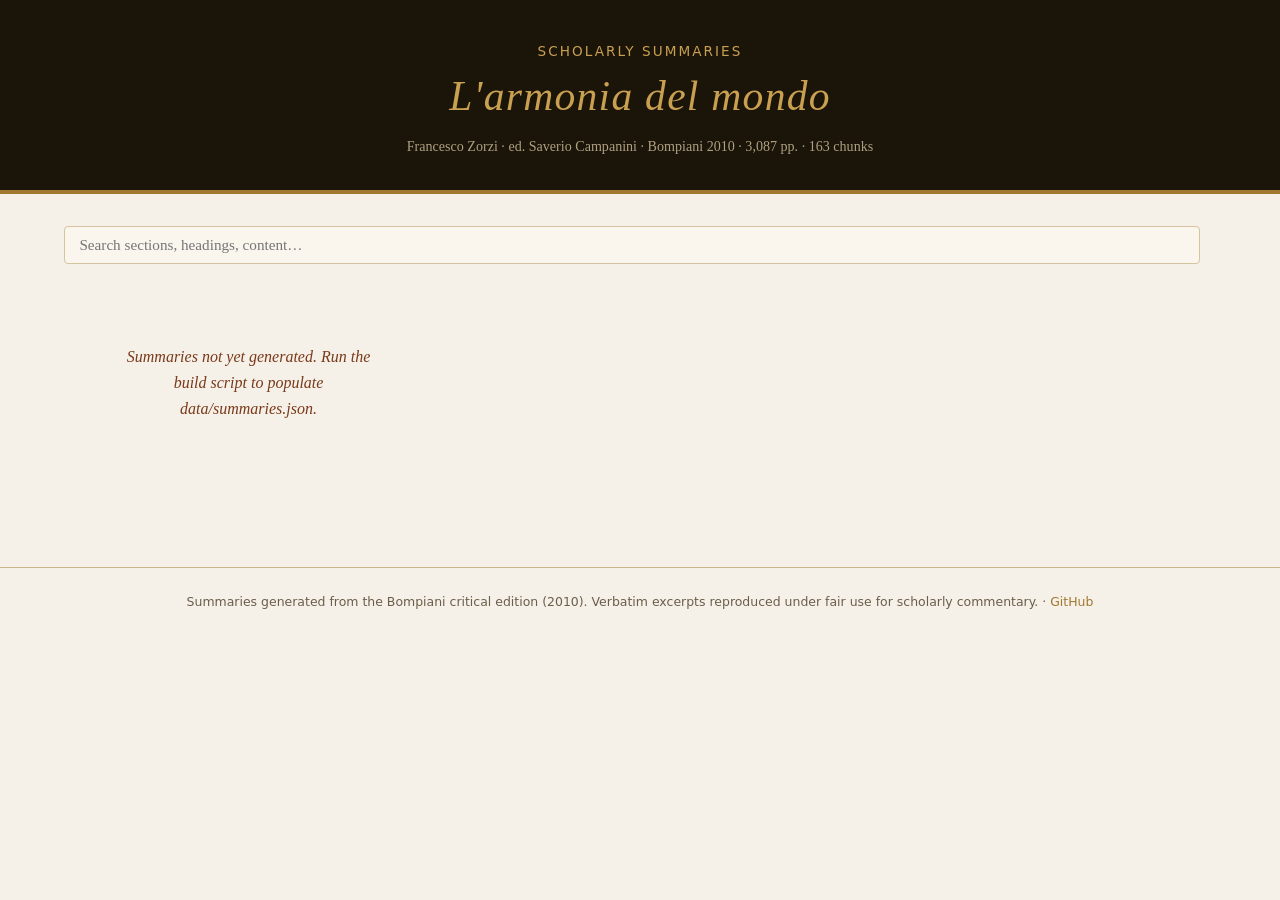
==== index.html @ 9c0a1de4 "Add site scaffold: index, chunk template, styles, README Static HTML/CSS/JS site for Zorzi De Harmon" ====
<!DOCTYPE html>
<html lang="it">
<head>
  <meta charset="UTF-8">
  <meta name="viewport" content="width=device-width, initial-scale=1.0">
  <title>L'armonia del mondo — Francesco Zorzi</title>
  <meta name="description" content="Detailed scholarly summaries of Francesco Zorzi's De Harmonia Mundi (L'armonia del mondo), ed. Saverio Campanini, Bompiani 2010.">
  <link rel="stylesheet" href="assets/style.css">
</head>
<body>

<header>
  <div class="subtitle">Scholarly Summaries</div>
  <h1><em>L'armonia del mondo</em></h1>
  <div class="meta">Francesco Zorzi · ed. Saverio Campanini · Bompiani 2010 · 3,087 pp. · 163 chunks</div>
</header>

<main>
  <div class="filter-bar">
    <input type="search" id="search" placeholder="Search sections, headings, content…" aria-label="Search chunks">
    <span class="count" id="count-display"></span>
  </div>
  <div class="card-grid" id="grid" aria-live="polite"></div>
</main>

<footer>
  <p>
    Summaries generated from the Bompiani critical edition (2010).
    Verbatim excerpts reproduced under fair use for scholarly commentary. ·
    <a href="https://github.com/t3dy/ZorziHarmoniaMundi" target="_blank">GitHub</a>
  </p>
</footer>

<script>
const TOTAL = 163;

function pad(n) { return String(n).padStart(3, '0'); }

function cardHTML(s) {
  const id = pad(s.chunk);
  return `<a class="card" href="chunk.html?id=${id}" aria-label="Chunk ${s.chunk}: ${s.heading}">
    <div class="card-num">Chunk ${s.chunk} of ${TOTAL}</div>
    <div class="card-heading">${escHtml(s.heading)}</div>
    <div class="card-pages">${escHtml(s.pages || '')}</div>
    <div class="card-summary">${escHtml(s.card_summary || '')}</div>
    <div class="card-arrow">Read full summary →</div>
  </a>`;
}

function escHtml(s) {
  return String(s)
    .replace(/&/g,'&amp;').replace(/</g,'&lt;').replace(/>/g,'&gt;')
    .replace(/"/g,'&quot;');
}

function renderGrid(items) {
  const grid = document.getElementById('grid');
  document.getElementById('count-display').textContent =
    items.length === TOTAL ? `${TOTAL} chunks` : `${items.length} of ${TOTAL} chunks`;
  grid.innerHTML = items.map(cardHTML).join('');
}

function skeletons(n) {
  return Array.from({length: n}, (_,i) => `
    <div class="card loading" aria-hidden="true">
      <div class="card-num">Chunk ${i+1}</div>
      <div class="card-heading">Loading…</div>
      <div class="card-summary">Loading…</div>
    </div>`).join('');
}

let allChunks = [];

async function init() {
  document.getElementById('grid').innerHTML = skeletons(20);
  try {
    const r = await fetch('data/summaries.json');
    if (!r.ok) throw new Error(r.status);
    allChunks = await r.json();
    renderGrid(allChunks);
  } catch(e) {
    document.getElementById('grid').innerHTML =
      '<p class="error-msg">Summaries not yet generated. Run the build script to populate data/summaries.json.</p>';
  }
}

document.getElementById('search').addEventListener('input', function() {
  const q = this.value.trim().toLowerCase();
  if (!q) { renderGrid(allChunks); return; }
  const filtered = allChunks.filter(s =>
    s.heading.toLowerCase().includes(q) ||
    (s.card_summary || '').toLowerCase().includes(q) ||
    (s.pages || '').toLowerCase().includes(q)
  );
  renderGrid(filtered);
});

init();
</script>
</body>
</html>
---- assets/style.css ----
/* ── Reset & base ─────────────────────────────────────────── */
*, *::before, *::after { box-sizing: border-box; margin: 0; padding: 0; }

:root {
  --ink:       #1a1409;
  --paper:     #f5f0e8;
  --gold:      #a07830;
  --gold-lt:   #c9a050;
  --rust:      #7a3a1a;
  --muted:     #6b5e4a;
  --card-bg:   #faf6ee;
  --card-brd:  #d4c4a0;
  --rule:      #c8b888;
  --hover-bg:  #f0e8d0;
  --link:      #5a3010;
  --max-w:     1200px;
  --serif:     'Garamond', 'EB Garamond', 'Palatino Linotype', Georgia, serif;
  --sans:      'Optima', 'Gill Sans', Candara, system-ui, sans-serif;
}

html { font-size: 16px; scroll-behavior: smooth; }

body {
  font-family: var(--serif);
  background: var(--paper);
  color: var(--ink);
  line-height: 1.65;
}

/* ── Header ───────────────────────────────────────────────── */
header {
  background: var(--ink);
  color: var(--paper);
  padding: 2.5rem 1.5rem 2rem;
  text-align: center;
  border-bottom: 4px solid var(--gold);
}

header .subtitle {
  font-family: var(--sans);
  font-size: .85rem;
  letter-spacing: .15em;
  text-transform: uppercase;
  color: var(--gold-lt);
  margin-bottom: .6rem;
}

header h1 {
  font-size: clamp(1.6rem, 4vw, 2.6rem);
  font-weight: 400;
  letter-spacing: .03em;
  line-height: 1.2;
}

header h1 em {
  font-style: italic;
  color: var(--gold-lt);
}

header .meta {
  margin-top: .8rem;
  font-size: .88rem;
  color: #b0a080;
}

/* ── Nav bar ──────────────────────────────────────────────── */
nav.breadcrumb {
  background: #2a2010;
  padding: .5rem 1.5rem;
  font-family: var(--sans);
  font-size: .82rem;
  color: #a09070;
}

nav.breadcrumb a { color: var(--gold-lt); text-decoration: none; }
nav.breadcrumb a:hover { text-decoration: underline; }

/* ── Main layout ──────────────────────────────────────────── */
main {
  max-width: var(--max-w);
  margin: 0 auto;
  padding: 2rem 1.5rem 4rem;
}

/* ── Search / filter bar ──────────────────────────────────── */
.filter-bar {
  display: flex;
  gap: 1rem;
  margin-bottom: 2rem;
  flex-wrap: wrap;
  align-items: center;
}

.filter-bar input[type="search"] {
  flex: 1;
  min-width: 200px;
  padding: .55rem .9rem;
  border: 1px solid var(--card-brd);
  border-radius: 4px;
  background: var(--card-bg);
  font-family: var(--serif);
  font-size: .95rem;
  color: var(--ink);
}

.filter-bar input[type="search"]:focus {
  outline: 2px solid var(--gold);
  border-color: var(--gold);
}

.filter-bar .count {
  font-family: var(--sans);
  font-size: .82rem;
  color: var(--muted);
  white-space: nowrap;
}

/* ── Card grid ────────────────────────────────────────────── */
.card-grid {
  display: grid;
  grid-template-columns: repeat(auto-fill, minmax(320px, 1fr));
  gap: 1.4rem;
}

.card {
  background: var(--card-bg);
  border: 1px solid var(--card-brd);
  border-radius: 6px;
  padding: 1.4rem 1.5rem 1.2rem;
  cursor: pointer;
  transition: transform .15s, box-shadow .15s, background .15s;
  text-decoration: none;
  color: inherit;
  display: flex;
  flex-direction: column;
  gap: .6rem;
  position: relative;
}

.card:hover {
  transform: translateY(-2px);
  box-shadow: 0 6px 20px rgba(0,0,0,.12);
  background: var(--hover-bg);
}

.card-num {
  font-family: var(--sans);
  font-size: .72rem;
  letter-spacing: .1em;
  color: var(--gold);
  text-transform: uppercase;
}

.card-heading {
  font-size: 1.05rem;
  font-weight: 600;
  line-height: 1.3;
  color: var(--rust);
}

.card-pages {
  font-family: var(--sans);
  font-size: .75rem;
  color: var(--muted);
}

.card-summary {
  font-size: .9rem;
  line-height: 1.6;
  color: #3a2e1a;
  flex: 1;
}

.card-arrow {
  font-family: var(--sans);
  font-size: .78rem;
  color: var(--gold);
  margin-top: .3rem;
  align-self: flex-end;
}

/* Loading skeleton */
.card.loading .card-heading,
.card.loading .card-summary {
  background: linear-gradient(90deg, #e8dcc8 25%, #f0e8d8 50%, #e8dcc8 75%);
  background-size: 200% 100%;
  animation: shimmer 1.4s infinite;
  border-radius: 3px;
  color: transparent;
}

.card.loading .card-heading { height: 1.2em; width: 70%; }
.card.loading .card-summary { height: 4em; }

@keyframes shimmer {
  0% { background-position: 200% 0; }
  100% { background-position: -200% 0; }
}

/* ── Essay page ───────────────────────────────────────────── */
.essay-wrap {
  max-width: 780px;
  margin: 0 auto;
}

.essay-header {
  border-bottom: 2px solid var(--rule);
  padding-bottom: 1.2rem;
  margin-bottom: 2rem;
}

.essay-chunk-id {
  font-family: var(--sans);
  font-size: .78rem;
  letter-spacing: .12em;
  color: var(--gold);
  text-transform: uppercase;
  margin-bottom: .4rem;
}

.essay-title {
  font-size: clamp(1.3rem, 3vw, 1.9rem);
  font-weight: 400;
  color: var(--rust);
  line-height: 1.25;
  margin-bottom: .5rem;
}

.essay-pages {
  font-family: var(--sans);
  font-size: .8rem;
  color: var(--muted);
}

.essay-card-summary {
  background: #ede4ce;
  border-left: 3px solid var(--gold);
  padding: 1rem 1.3rem;
  font-style: italic;
  font-size: .95rem;
  margin-bottom: 2rem;
  border-radius: 0 4px 4px 0;
}

.essay-body {
  font-size: 1rem;
  line-height: 1.8;
}

.essay-body h2 {
  font-size: 1.15rem;
  font-weight: 600;
  color: var(--rust);
  margin: 2rem 0 .6rem;
  border-bottom: 1px solid var(--rule);
  padding-bottom: .3rem;
}

.essay-body h3 {
  font-size: 1rem;
  font-weight: 600;
  color: var(--ink);
  margin: 1.5rem 0 .4rem;
}

.essay-body p { margin-bottom: 1rem; }

.essay-body blockquote {
  border-left: 3px solid var(--gold);
  padding: .7rem 1.2rem;
  margin: 1.2rem 0;
  background: #ede4ce;
  border-radius: 0 4px 4px 0;
  font-style: italic;
  font-size: .93rem;
  color: #3a2a10;
}

.essay-body blockquote cite {
  display: block;
  font-style: normal;
  font-family: var(--sans);
  font-size: .75rem;
  color: var(--muted);
  margin-top: .4rem;
}

/* ── Chunk navigation ─────────────────────────────────────── */
.chunk-nav {
  display: flex;
  justify-content: space-between;
  margin-top: 3rem;
  padding-top: 1.5rem;
  border-top: 1px solid var(--rule);
  gap: 1rem;
}

.chunk-nav a {
  font-family: var(--sans);
  font-size: .85rem;
  color: var(--link);
  text-decoration: none;
  padding: .5rem .9rem;
  border: 1px solid var(--card-brd);
  border-radius: 4px;
  background: var(--card-bg);
  transition: background .15s;
}

.chunk-nav a:hover { background: var(--hover-bg); }

/* ── Footer ───────────────────────────────────────────────── */
footer {
  text-align: center;
  padding: 1.5rem;
  font-family: var(--sans);
  font-size: .78rem;
  color: var(--muted);
  border-top: 1px solid var(--rule);
  margin-top: 2rem;
}

footer a { color: var(--gold); text-decoration: none; }

/* ── Responsive ───────────────────────────────────────────── */
@media (max-width: 600px) {
  .card-grid { grid-template-columns: 1fr; }
  header { padding: 1.5rem 1rem 1.2rem; }
  main { padding: 1.2rem 1rem 3rem; }
}

/* ── Spinner for essay load ───────────────────────────────── */
.spinner {
  width: 32px; height: 32px;
  border: 3px solid var(--rule);
  border-top-color: var(--gold);
  border-radius: 50%;
  animation: spin .8s linear infinite;
  margin: 4rem auto;
}
@keyframes spin { to { transform: rotate(360deg); } }

.error-msg {
  text-align: center;
  padding: 3rem;
  color: var(--rust);
  font-style: italic;
}
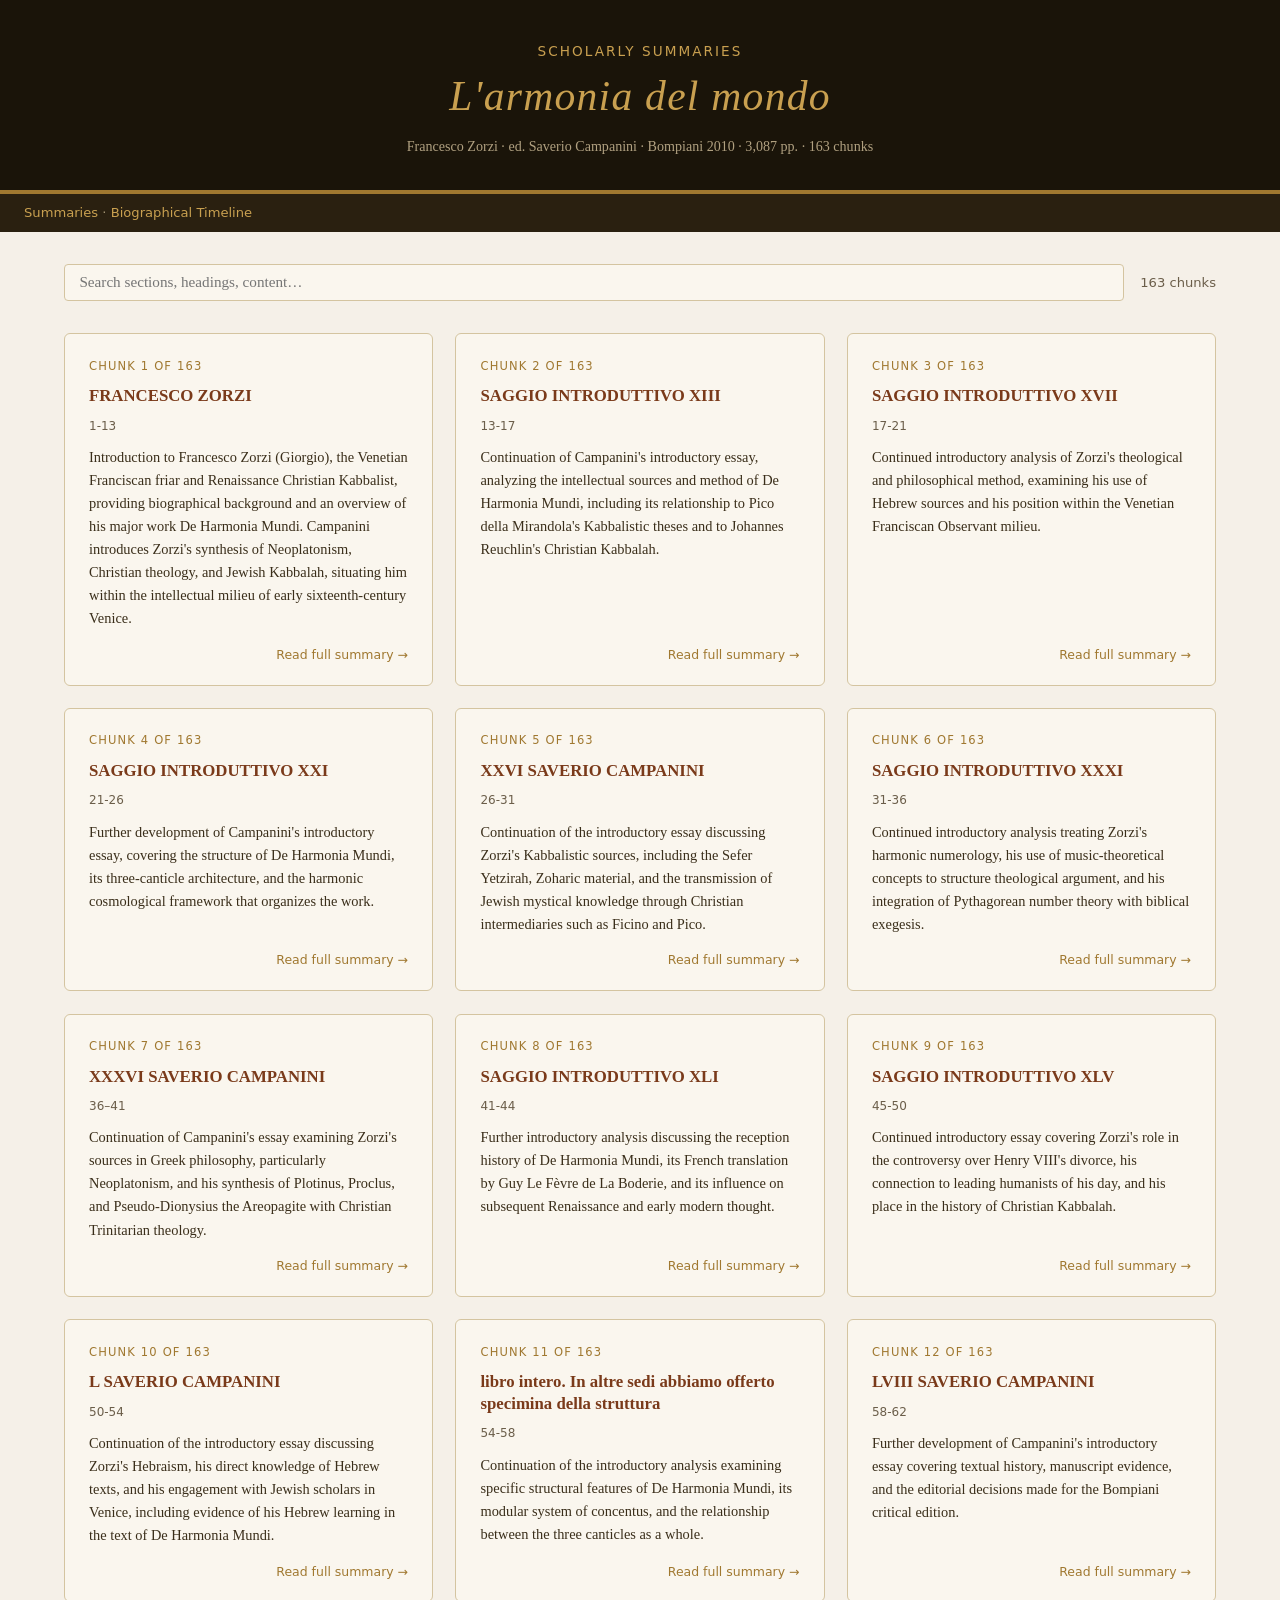
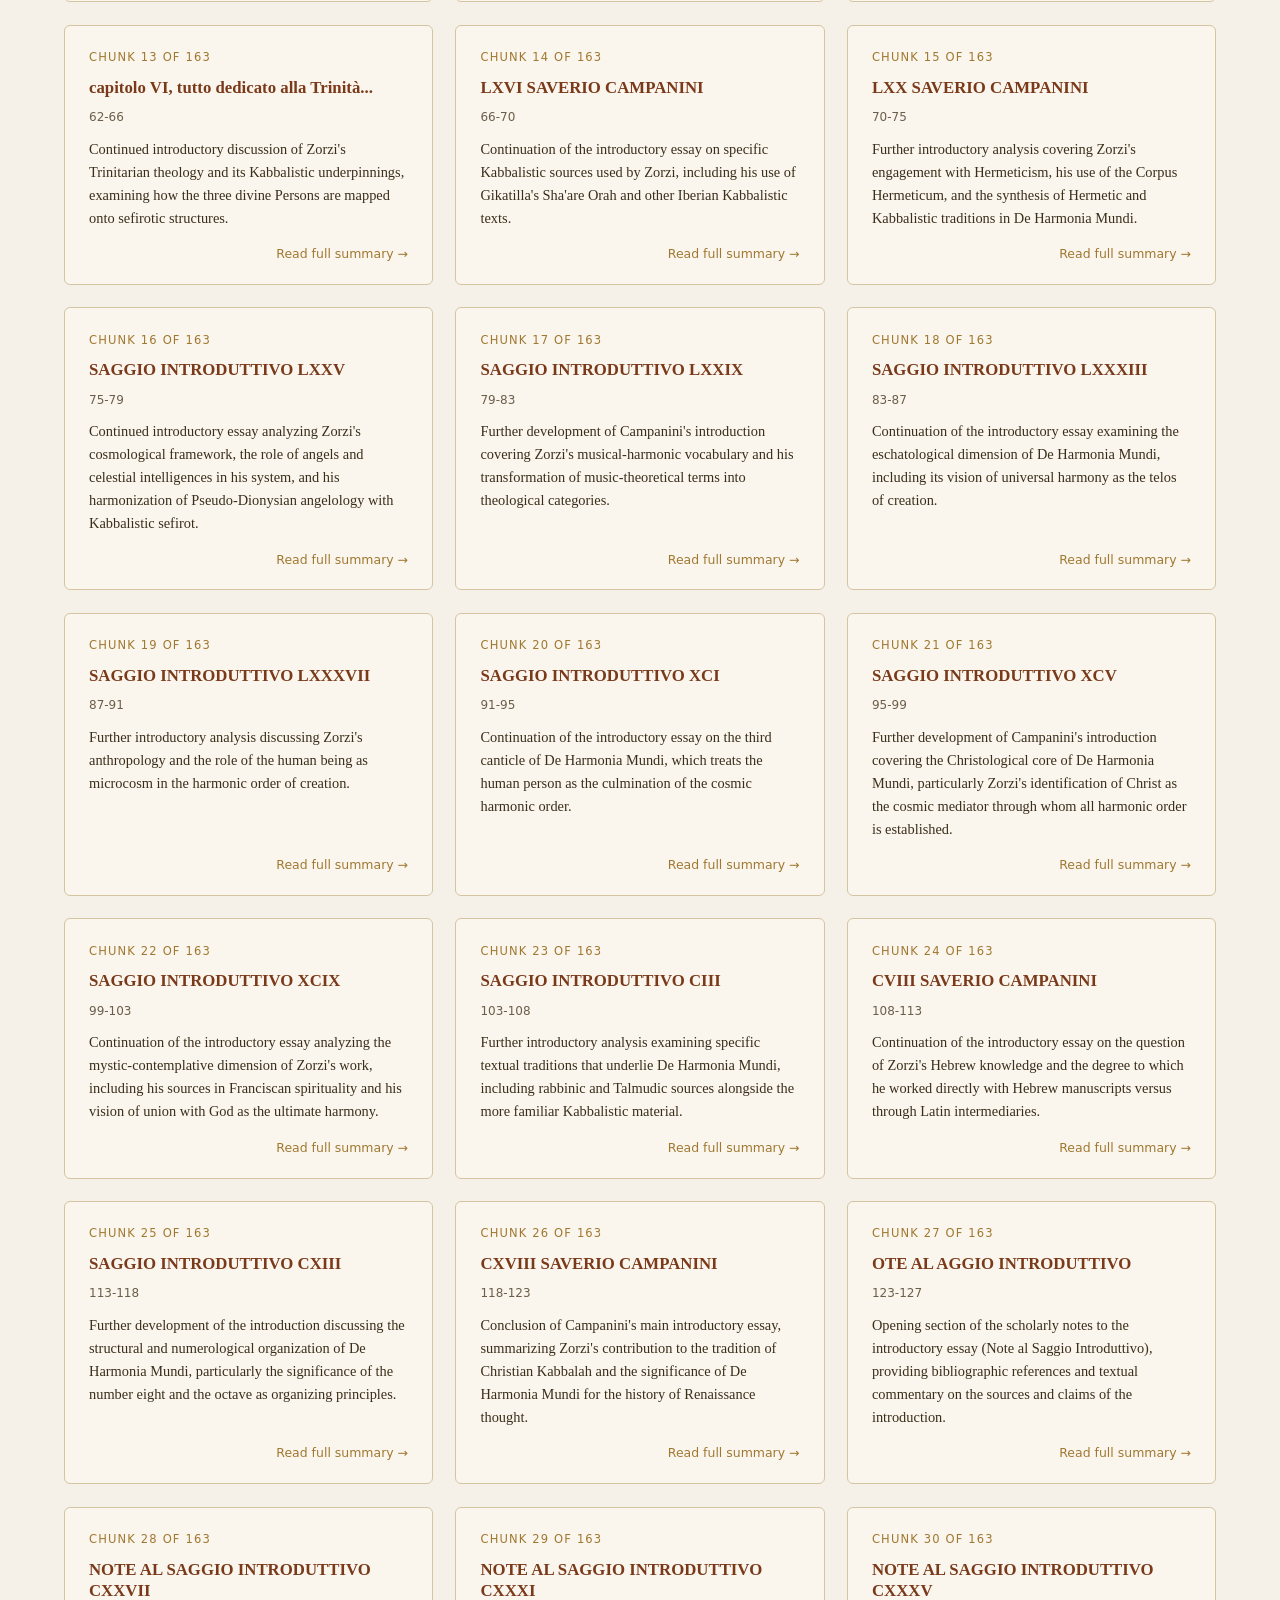
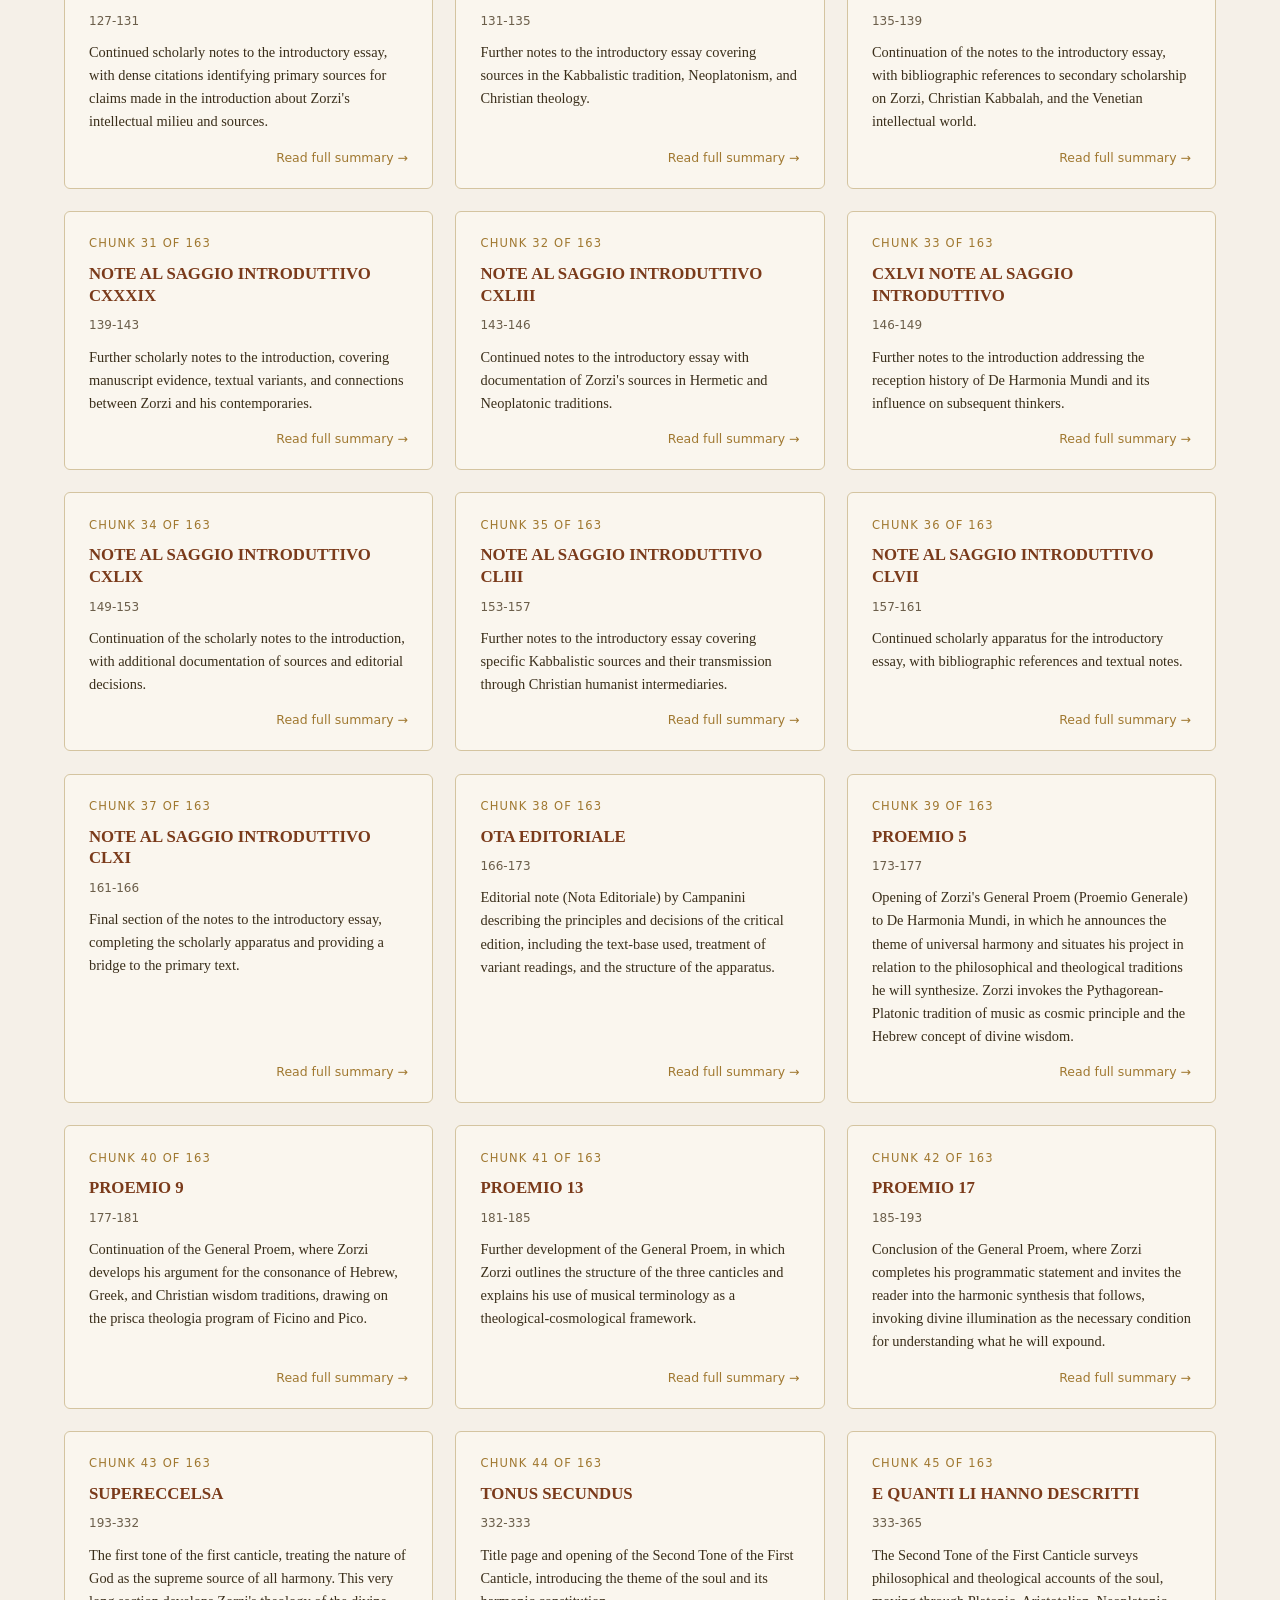
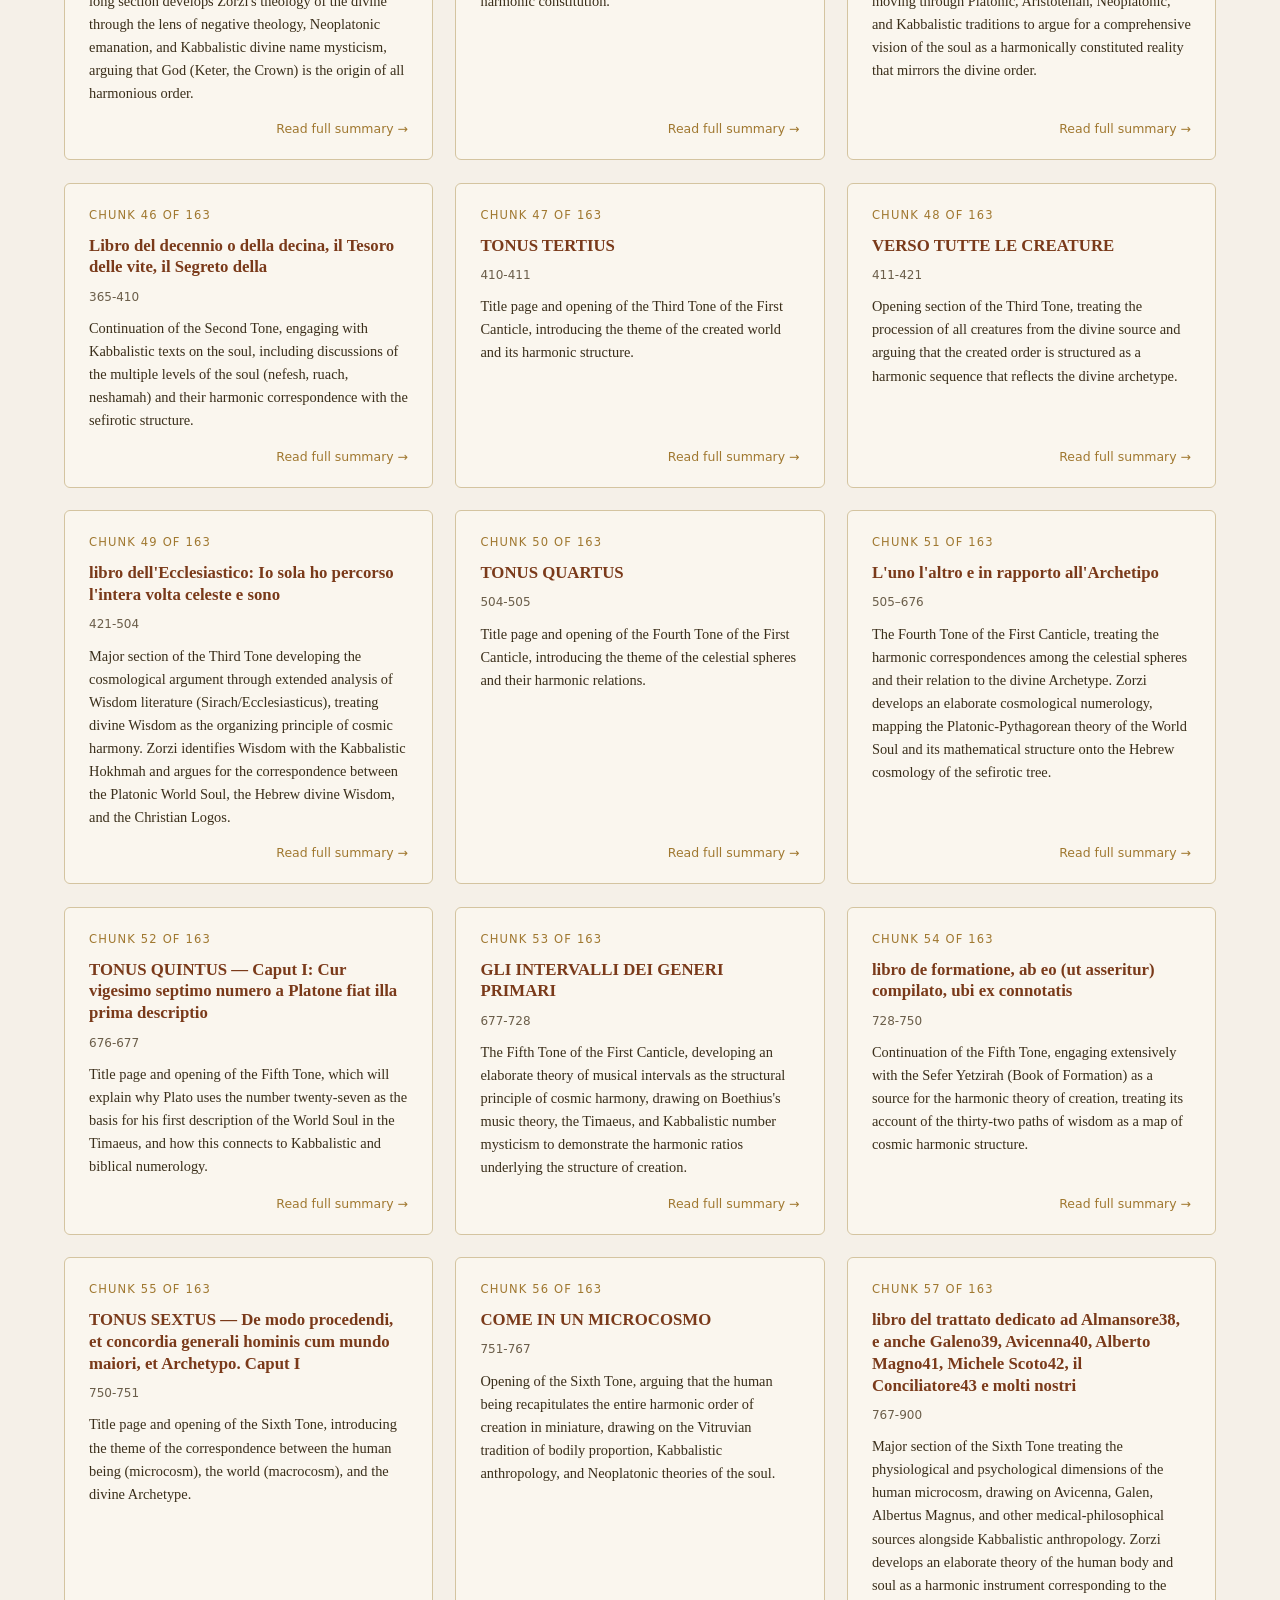
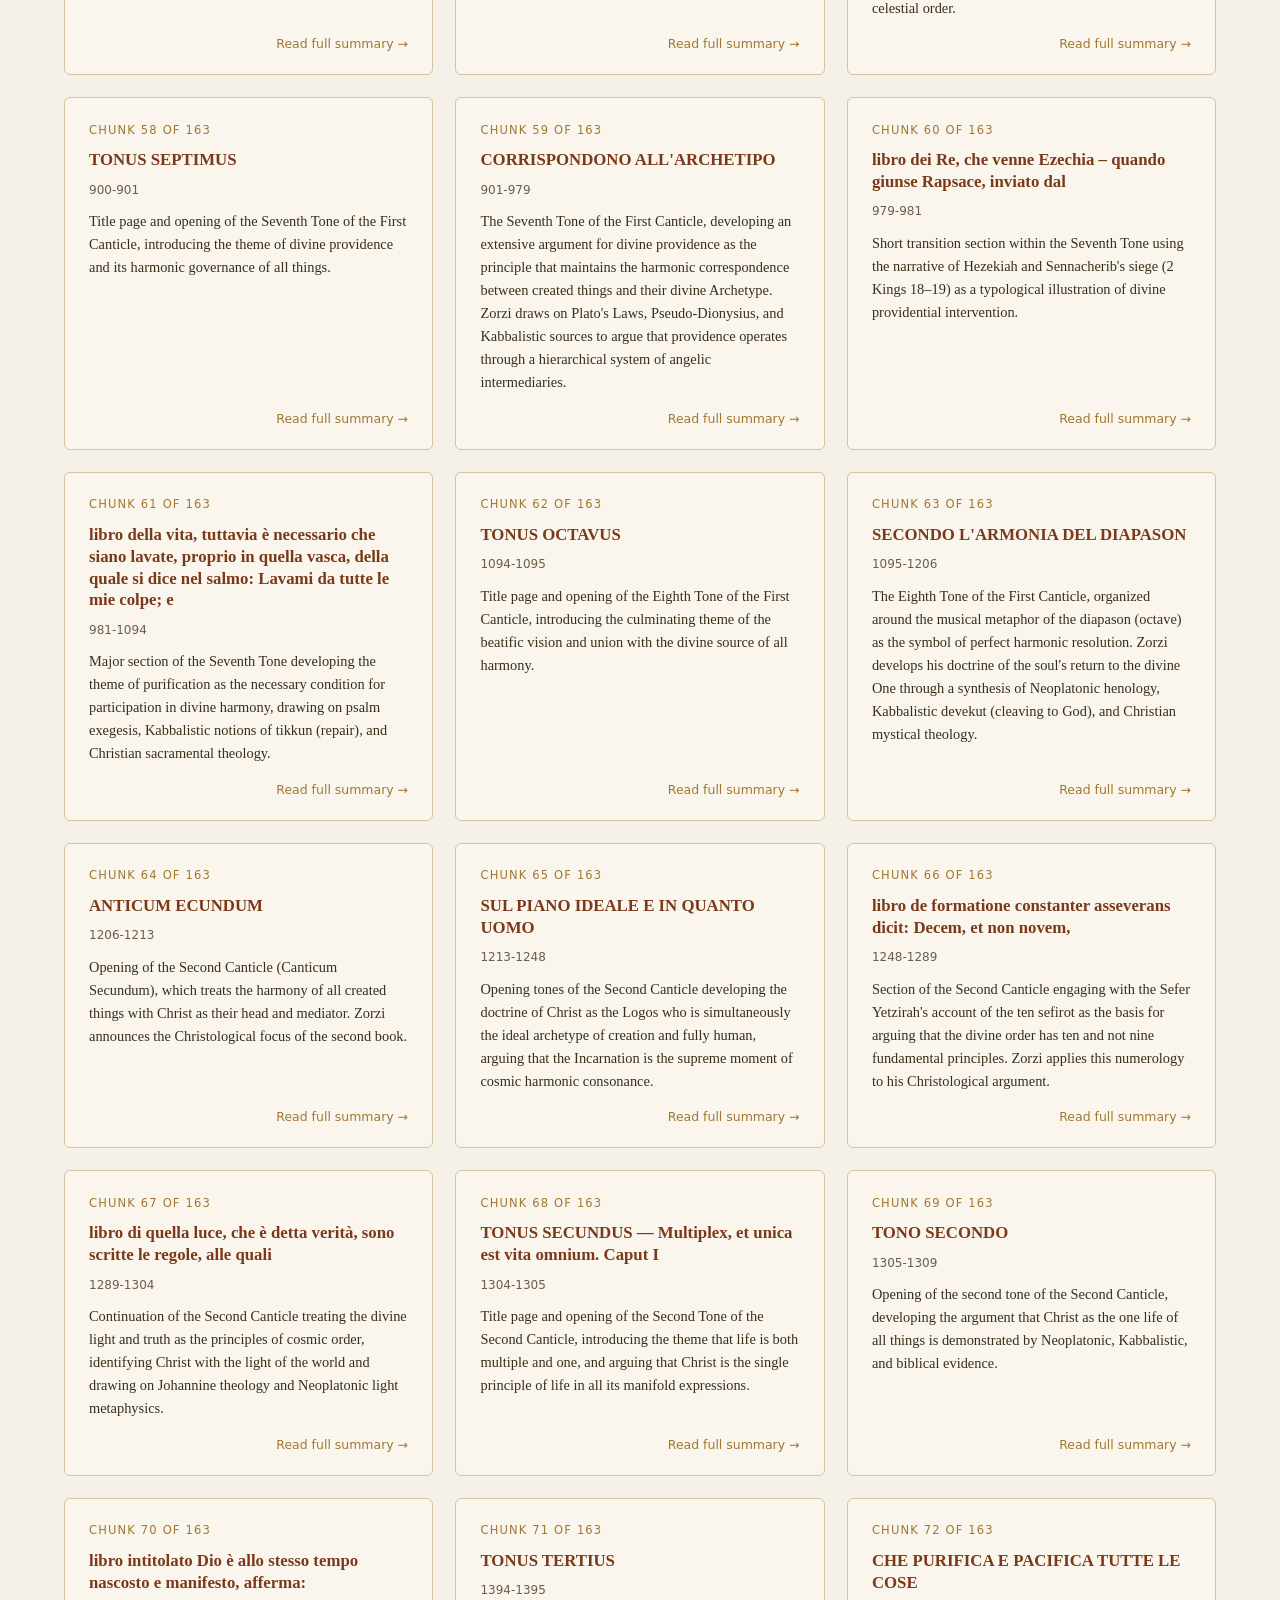
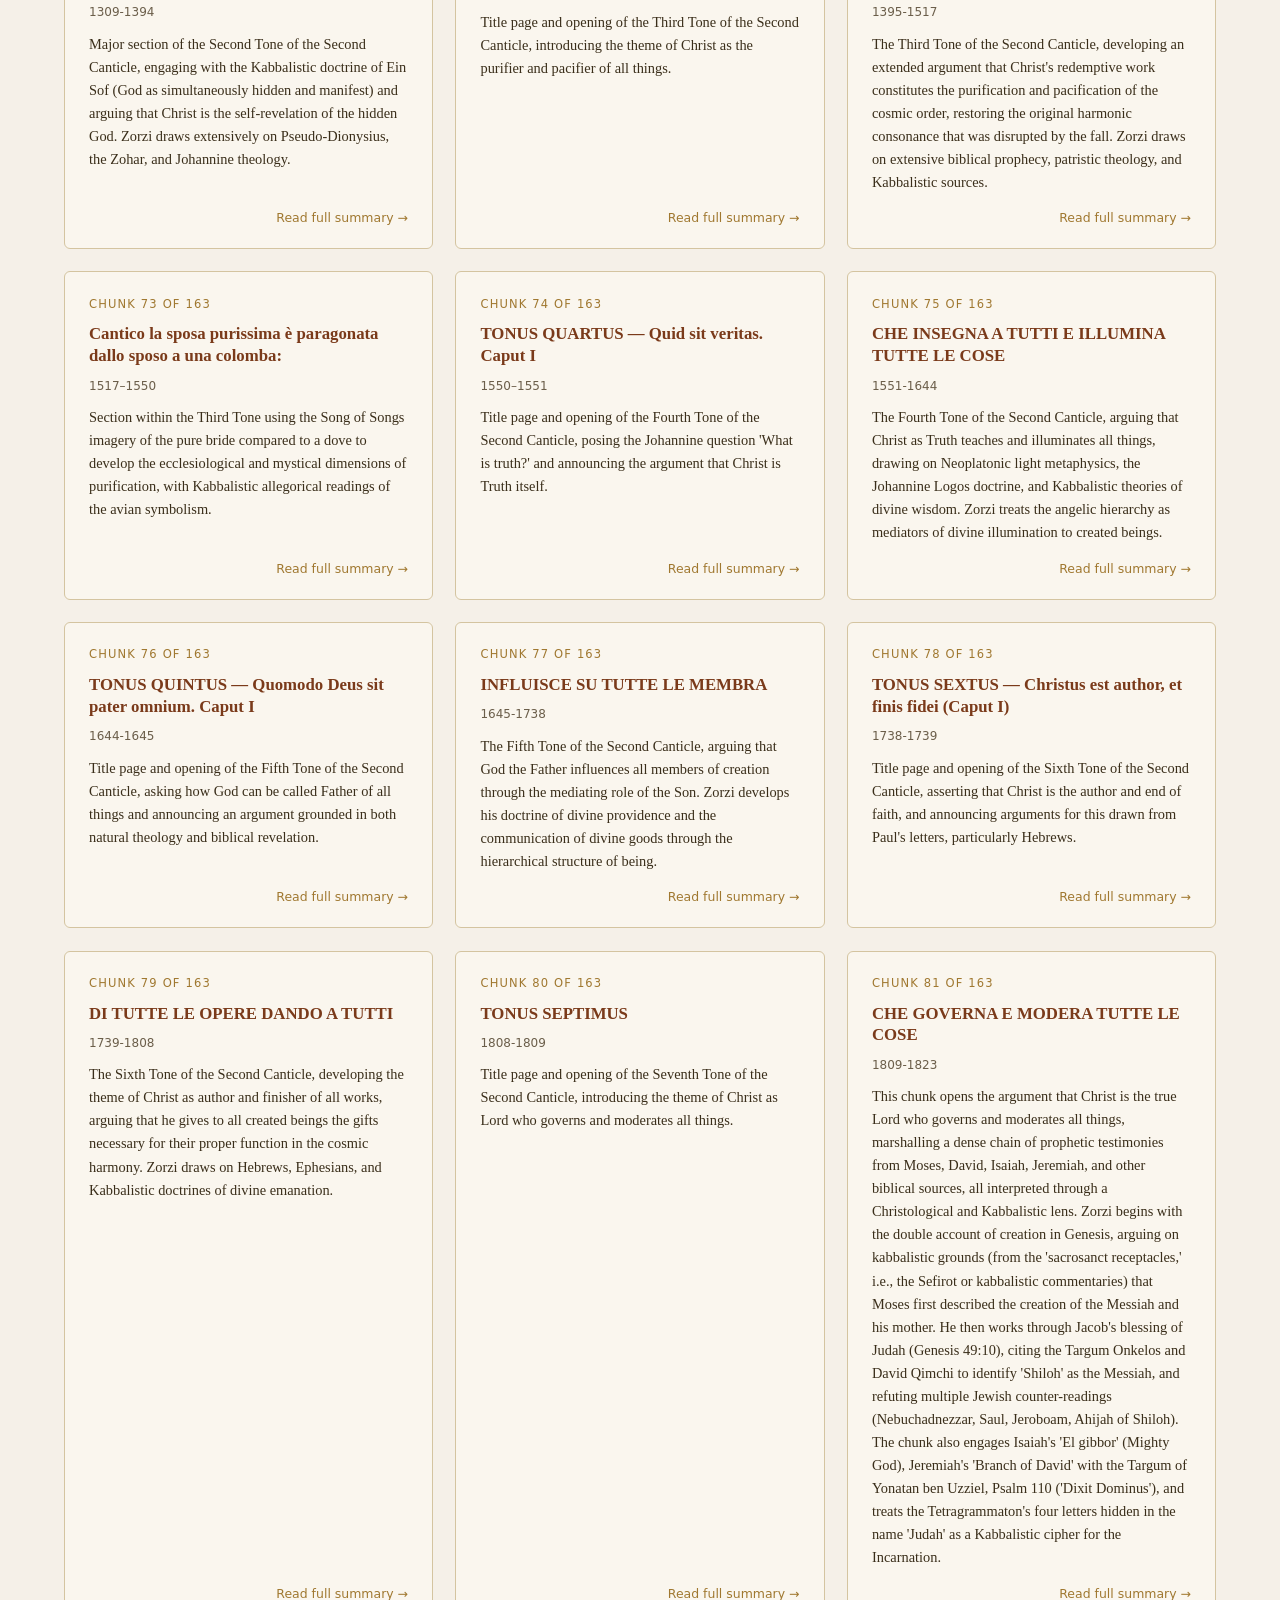
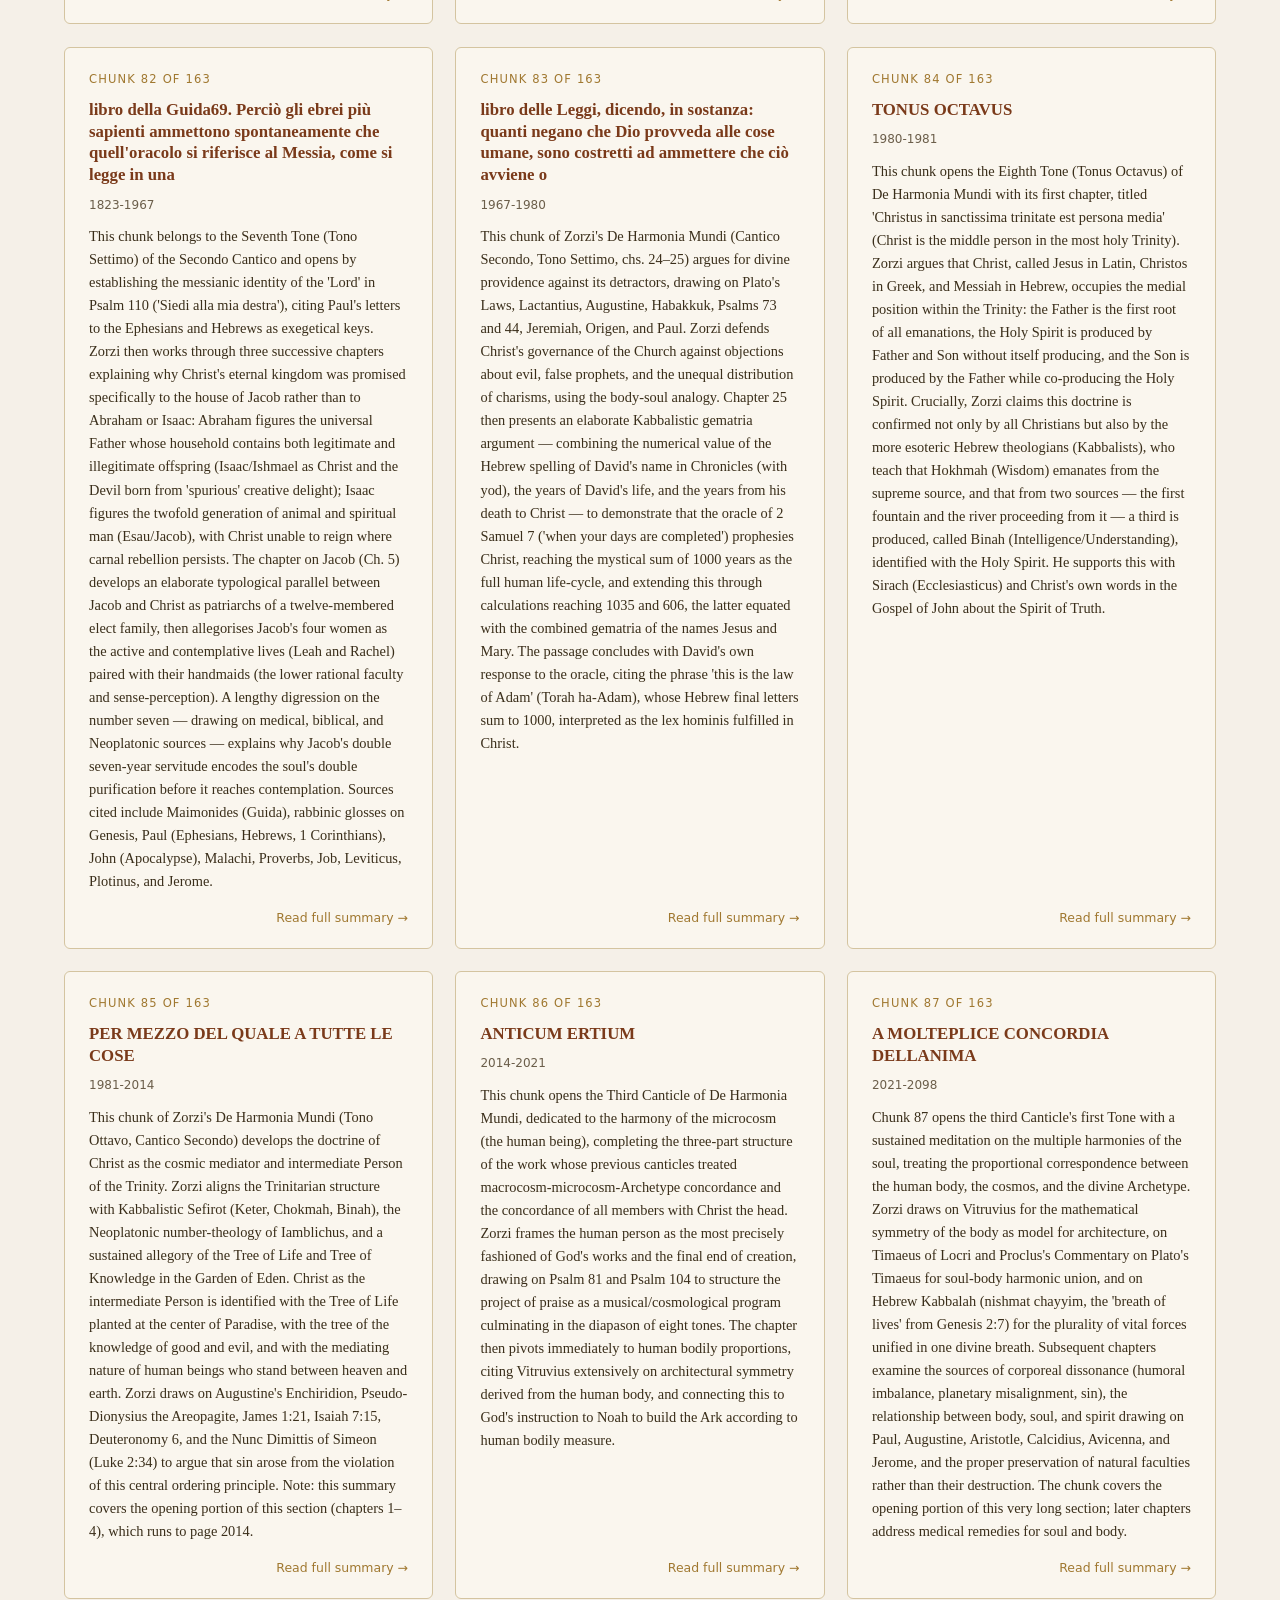
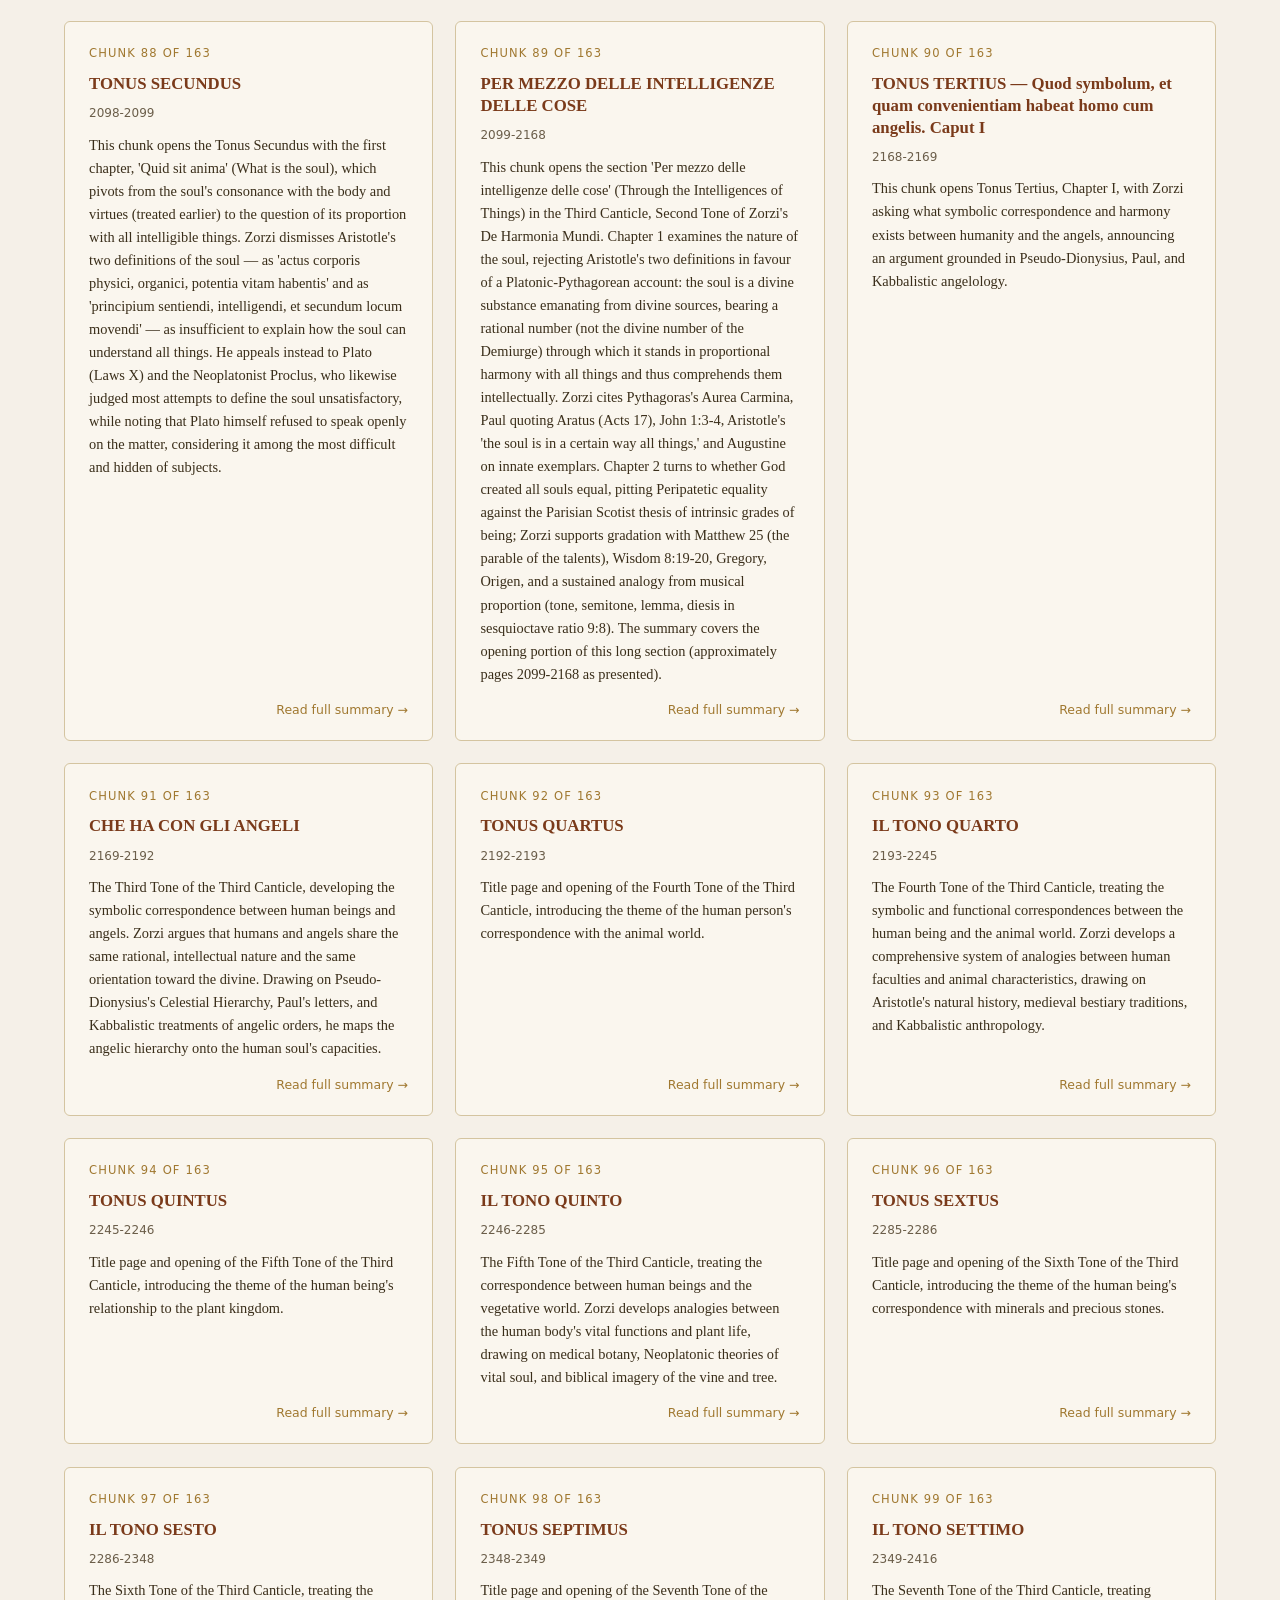
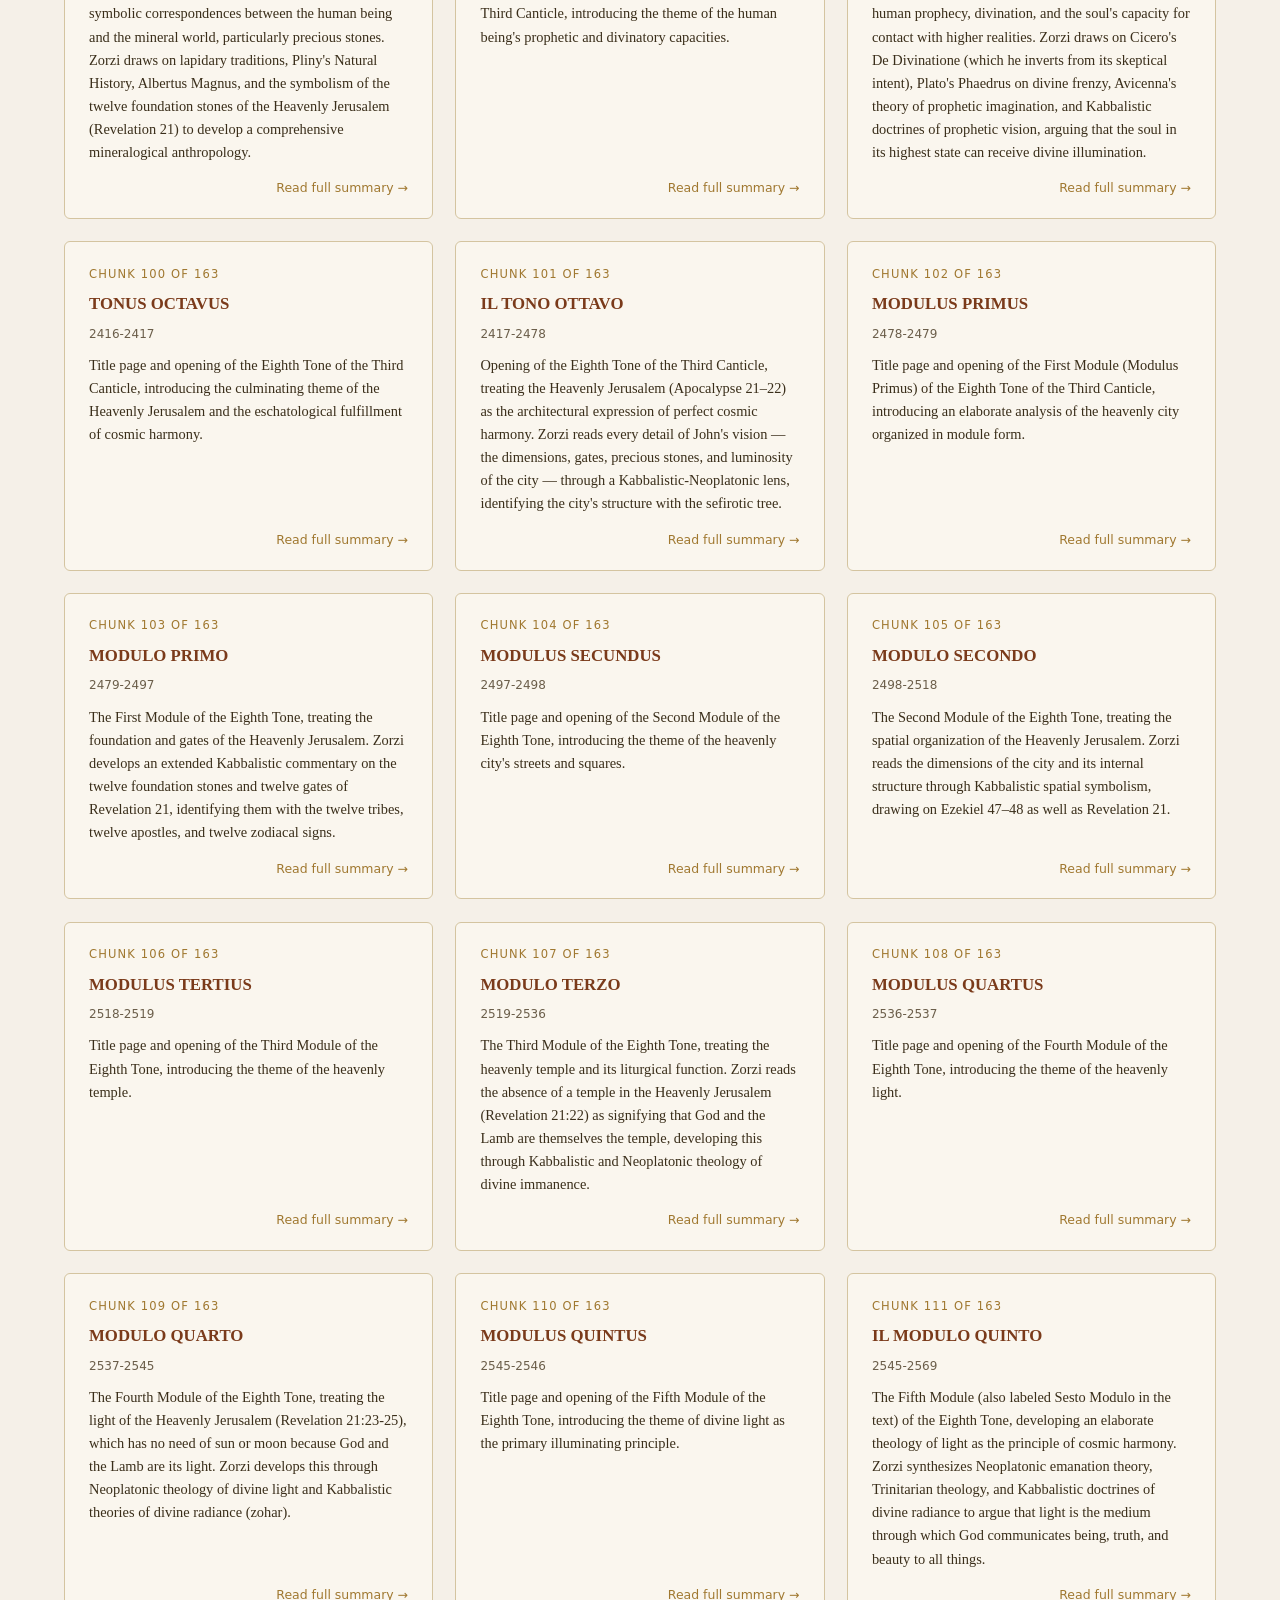
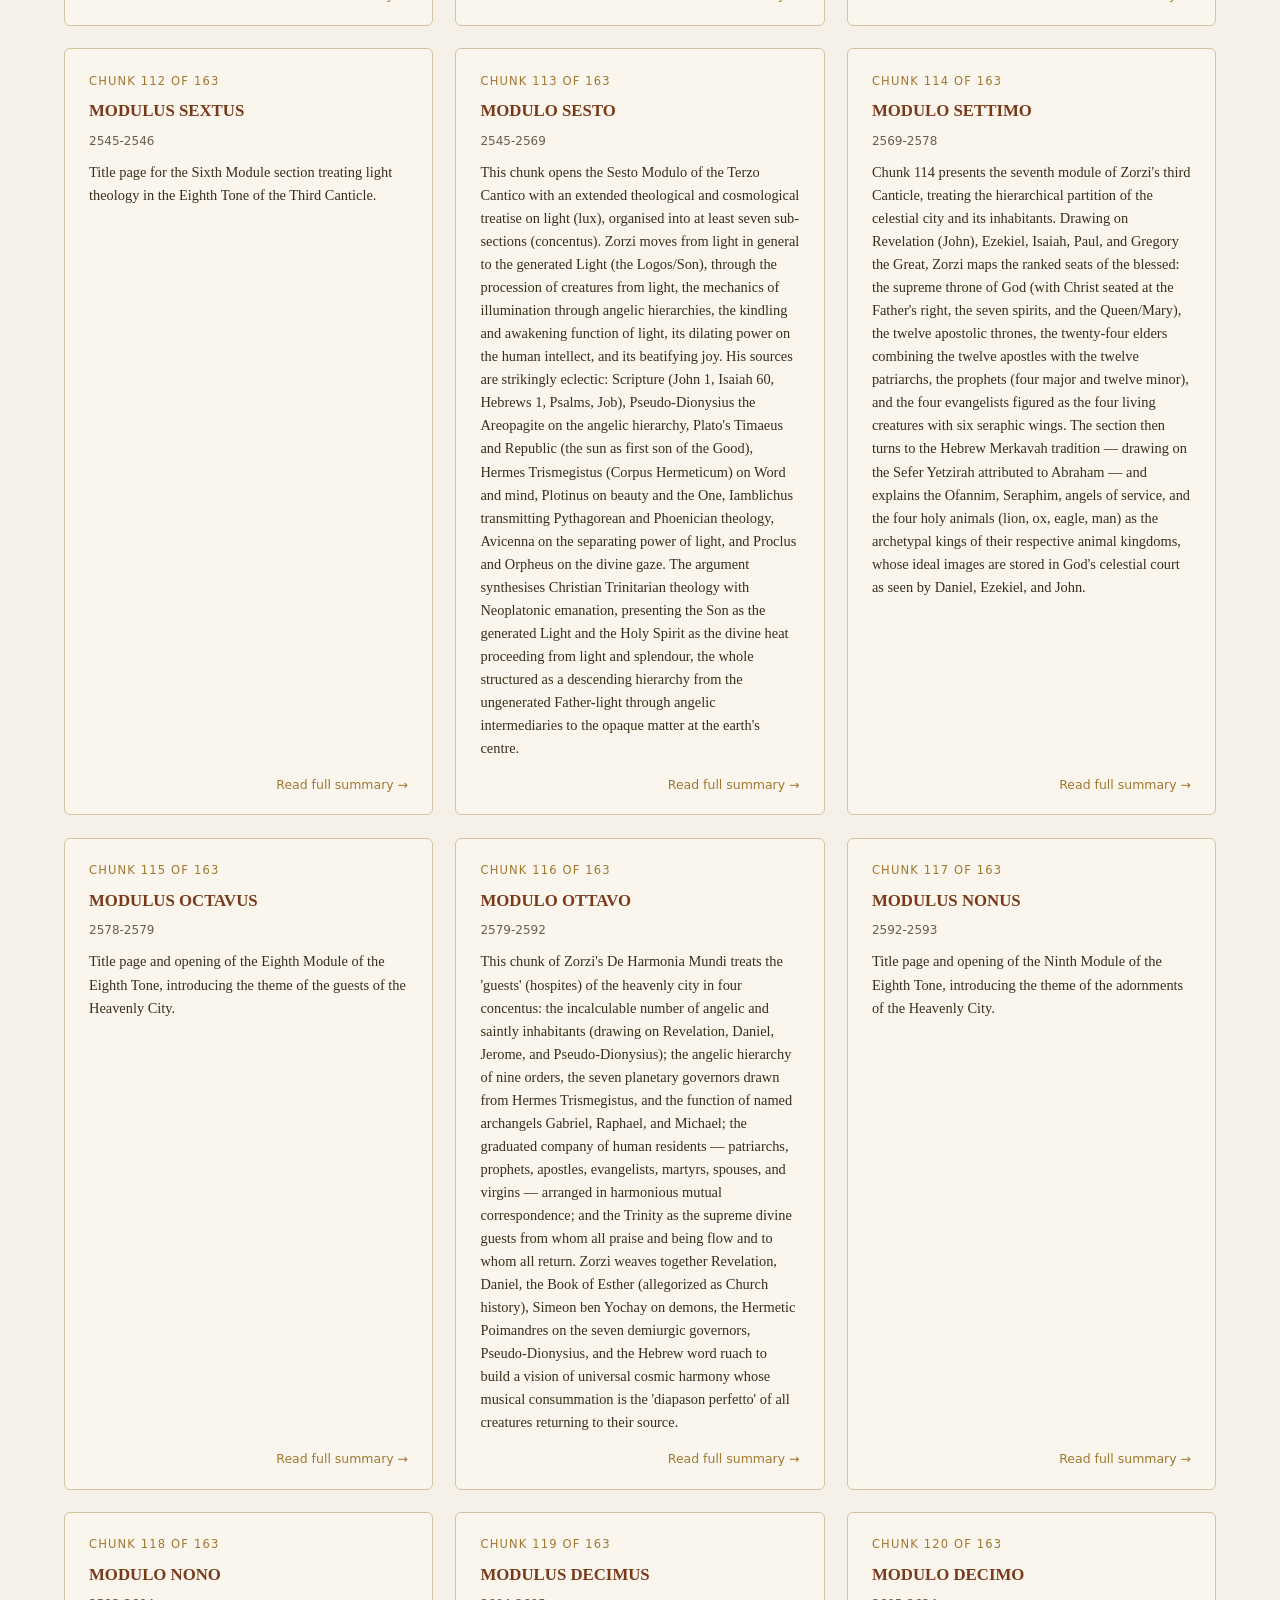
==== commit b28a65cb: "Add biographical timeline page with dual-tab interface - timeline.html: Two-tab interface (Biographi" ====
--- a/index.html
+++ b/index.html
@@ -14,6 +14,10 @@
   <h1><em>L'armonia del mondo</em></h1>
   <div class="meta">Francesco Zorzi · ed. Saverio Campanini · Bompiani 2010 · 3,087 pp. · 163 chunks</div>
 </header>
+
+<nav class="breadcrumb">
+  <a href="#">Summaries</a> · <a href="timeline.html">Biographical Timeline</a>
+</nav>
 
 <main>
   <div class="filter-bar">
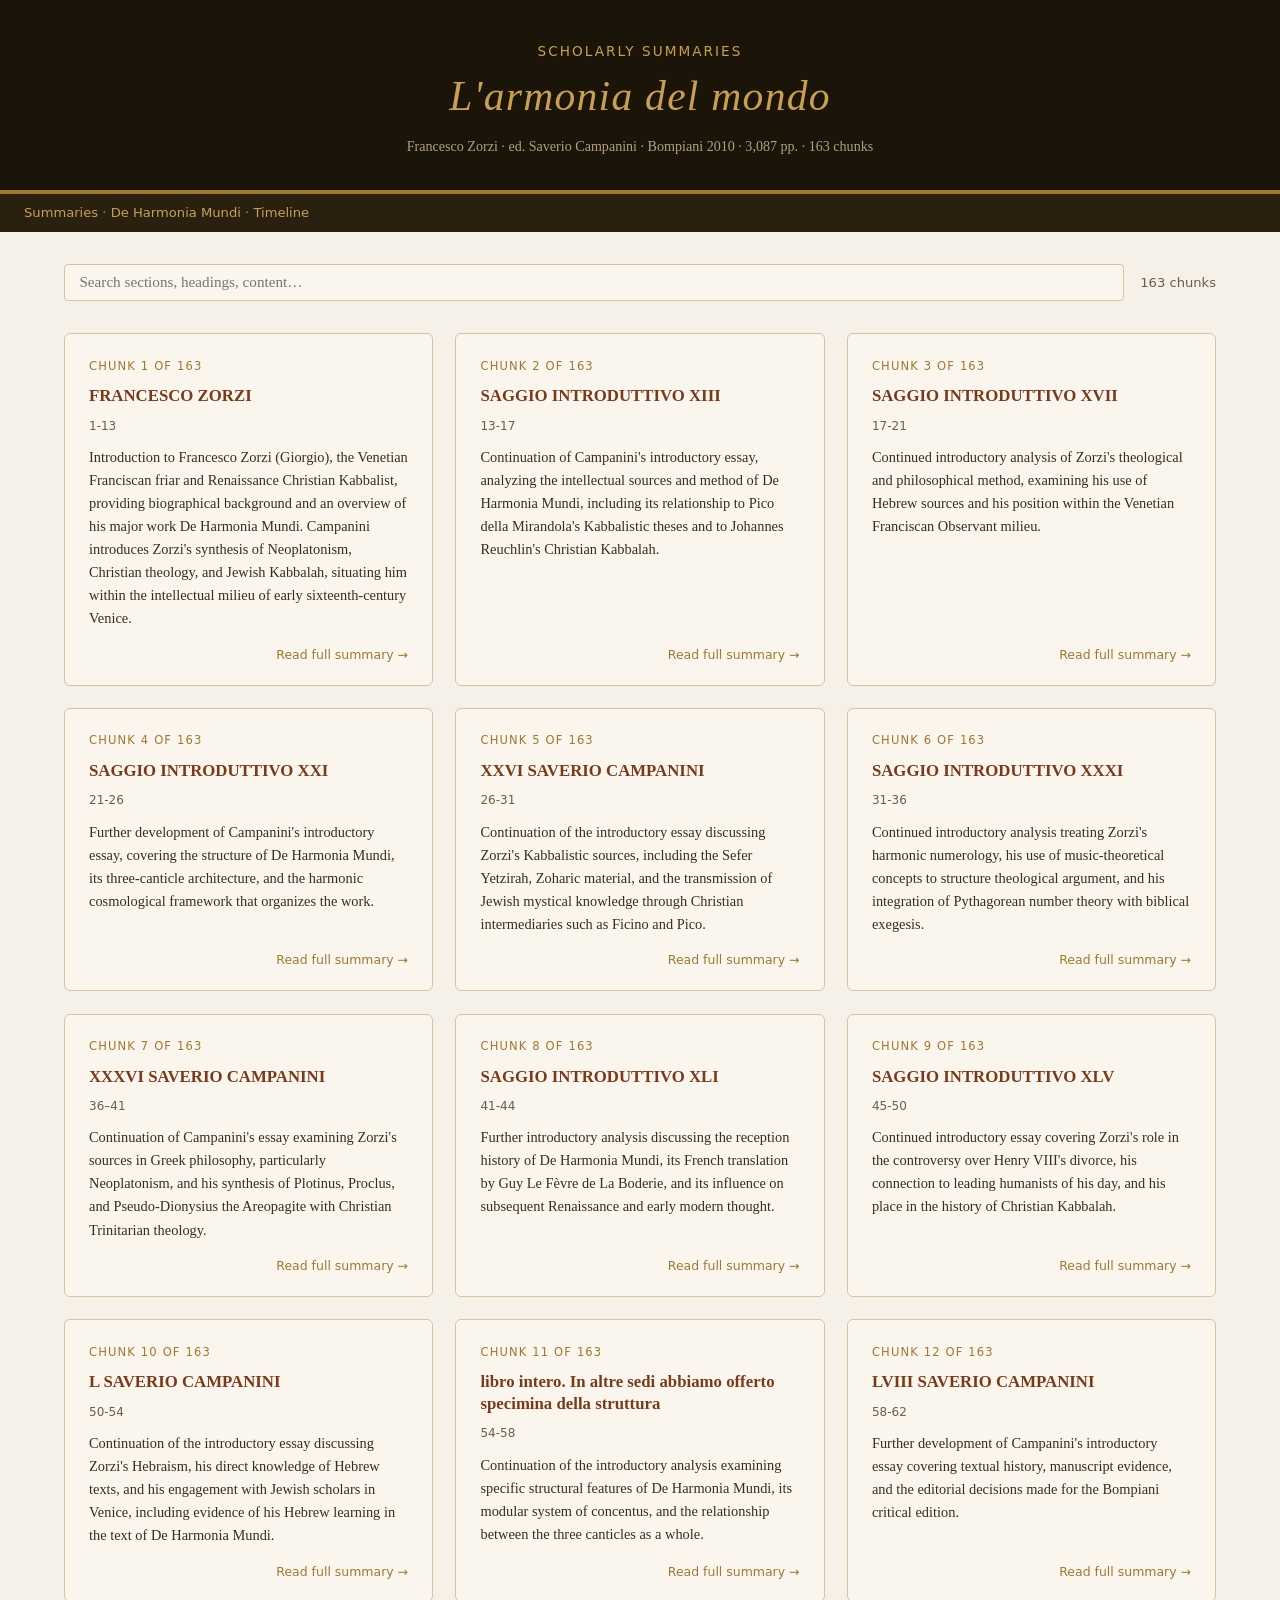
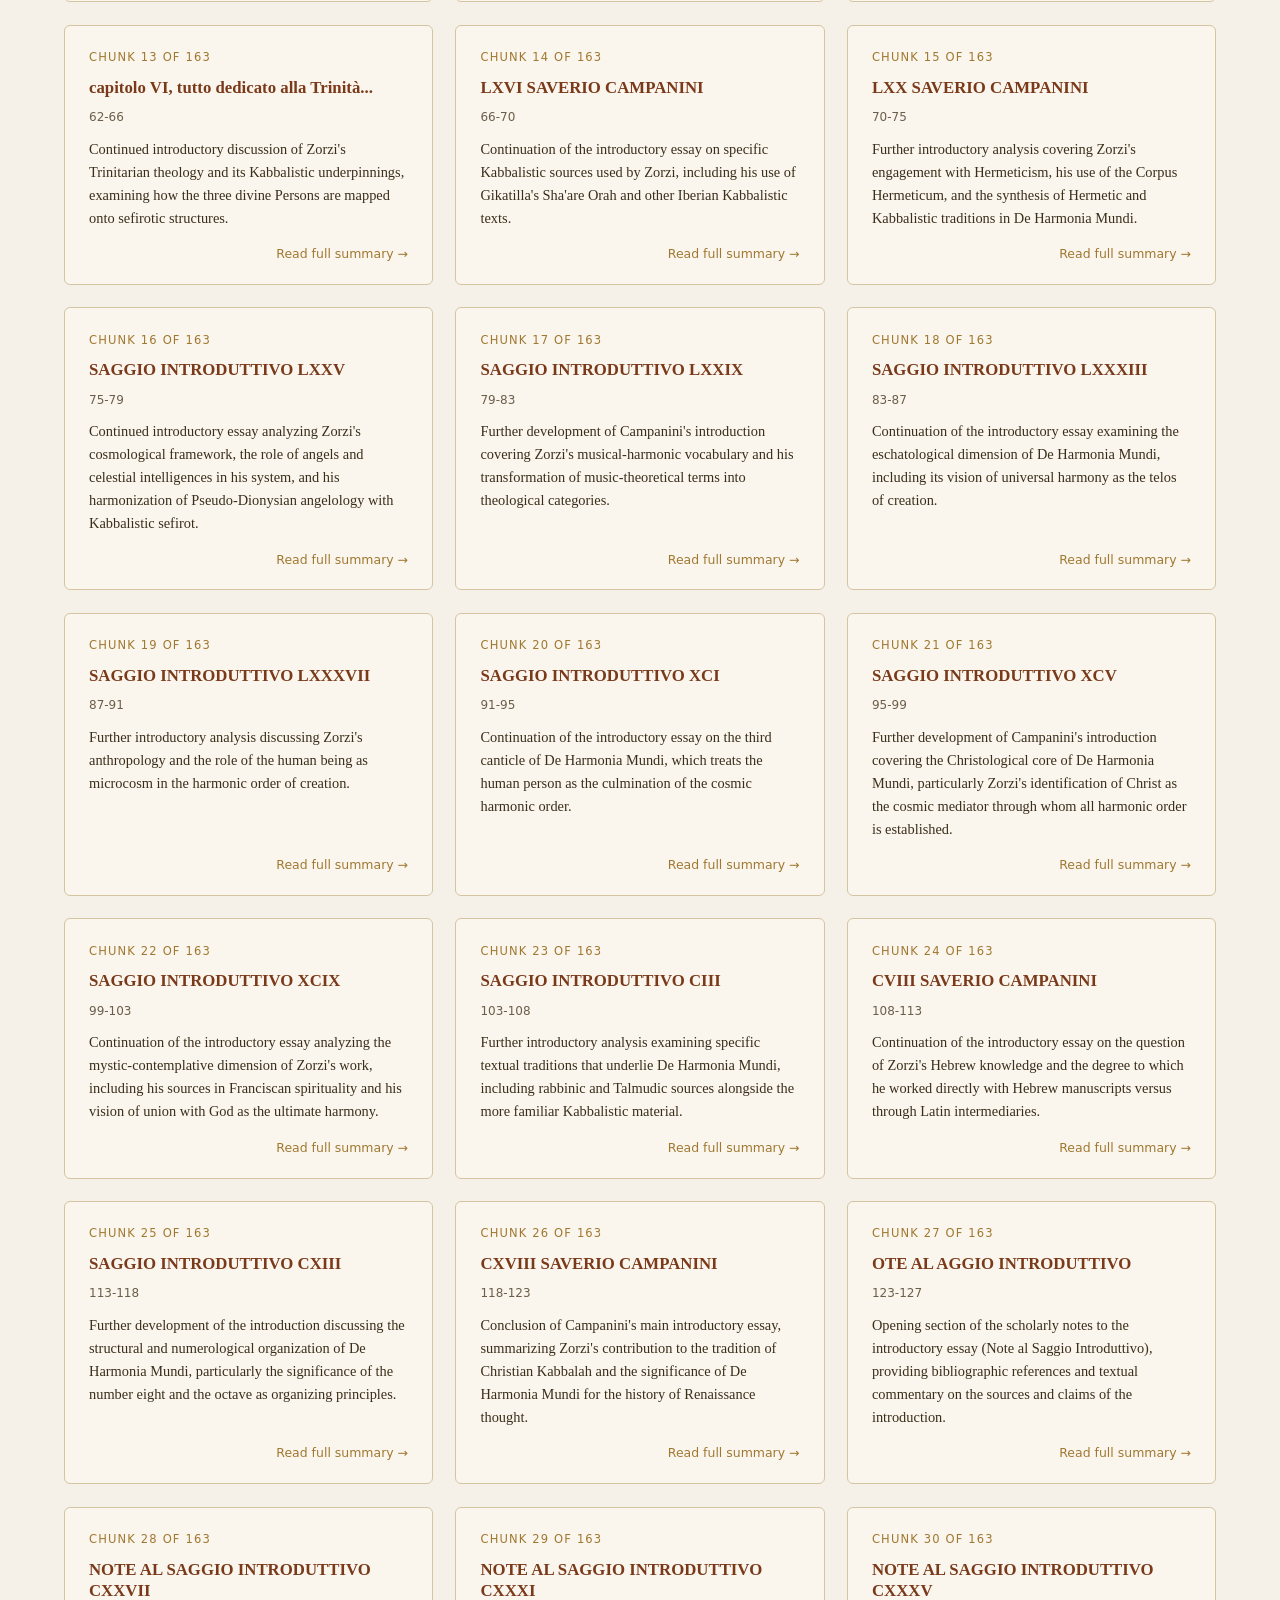
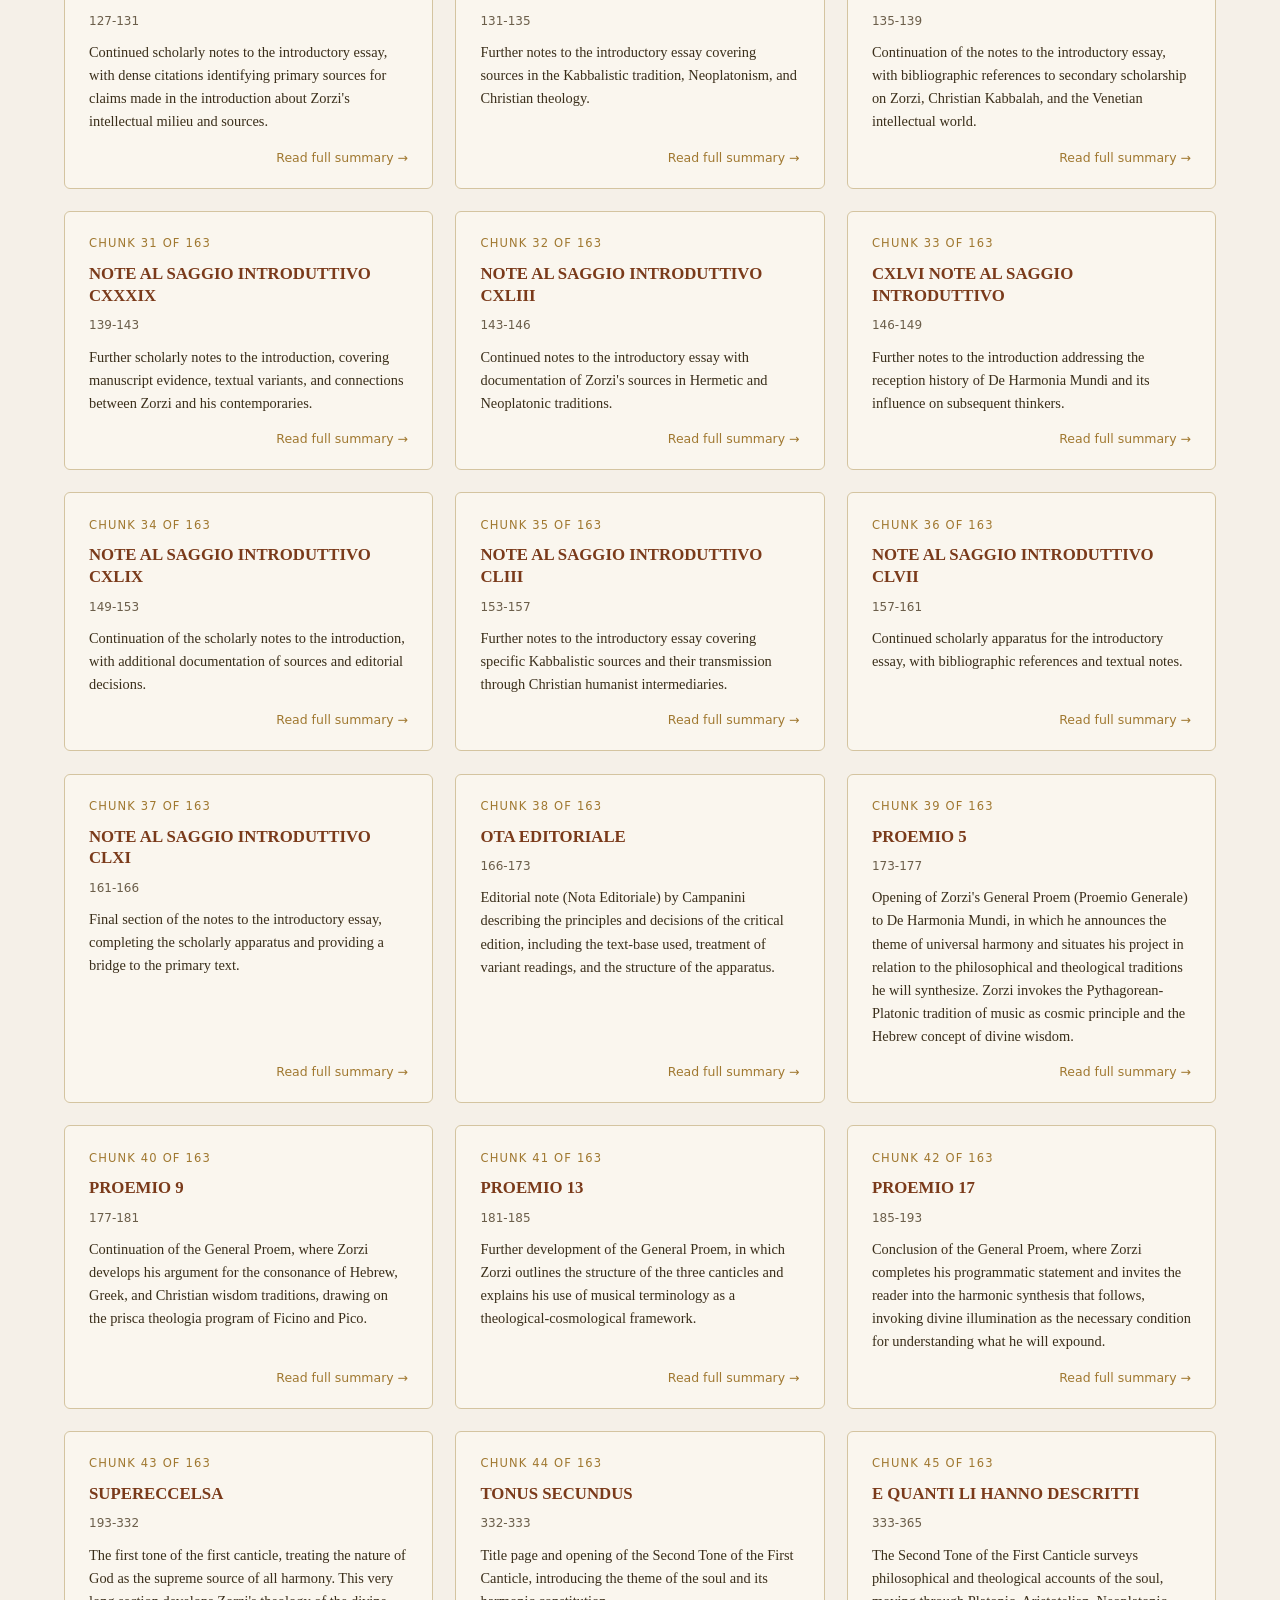
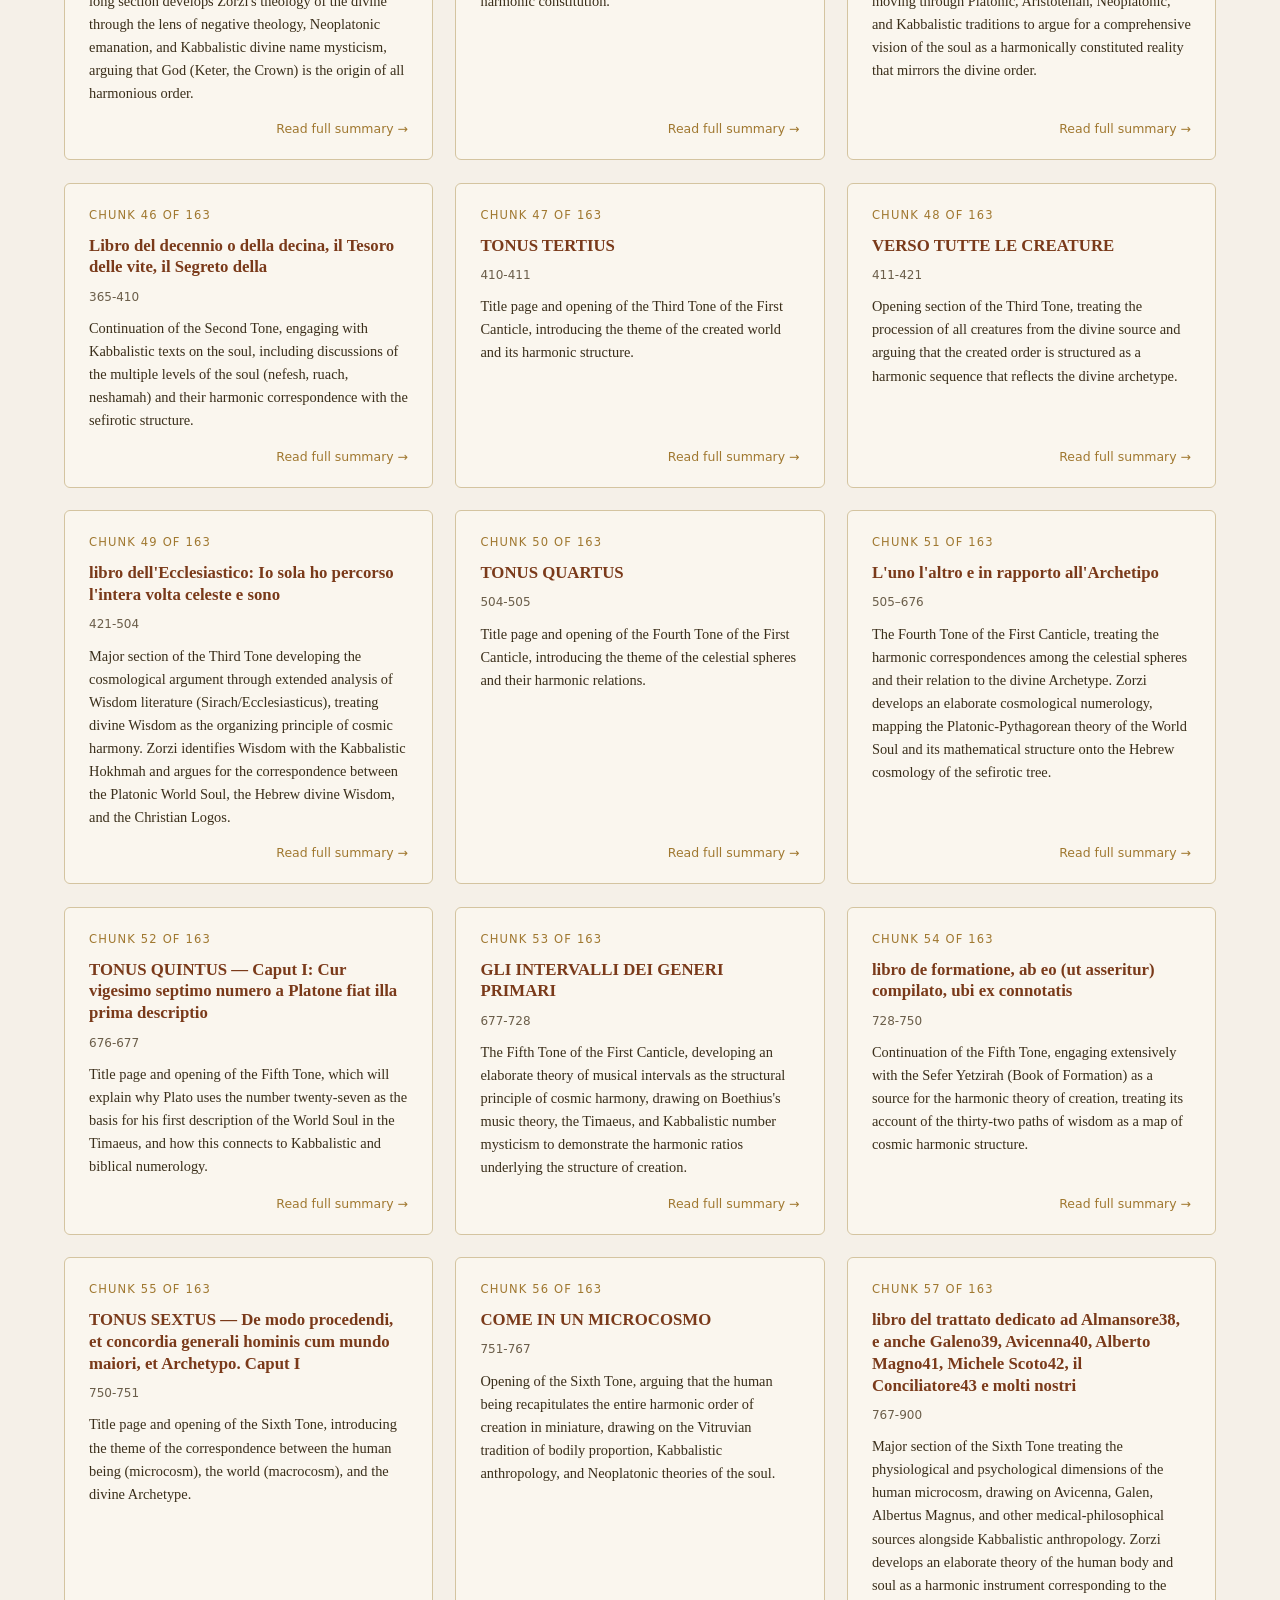
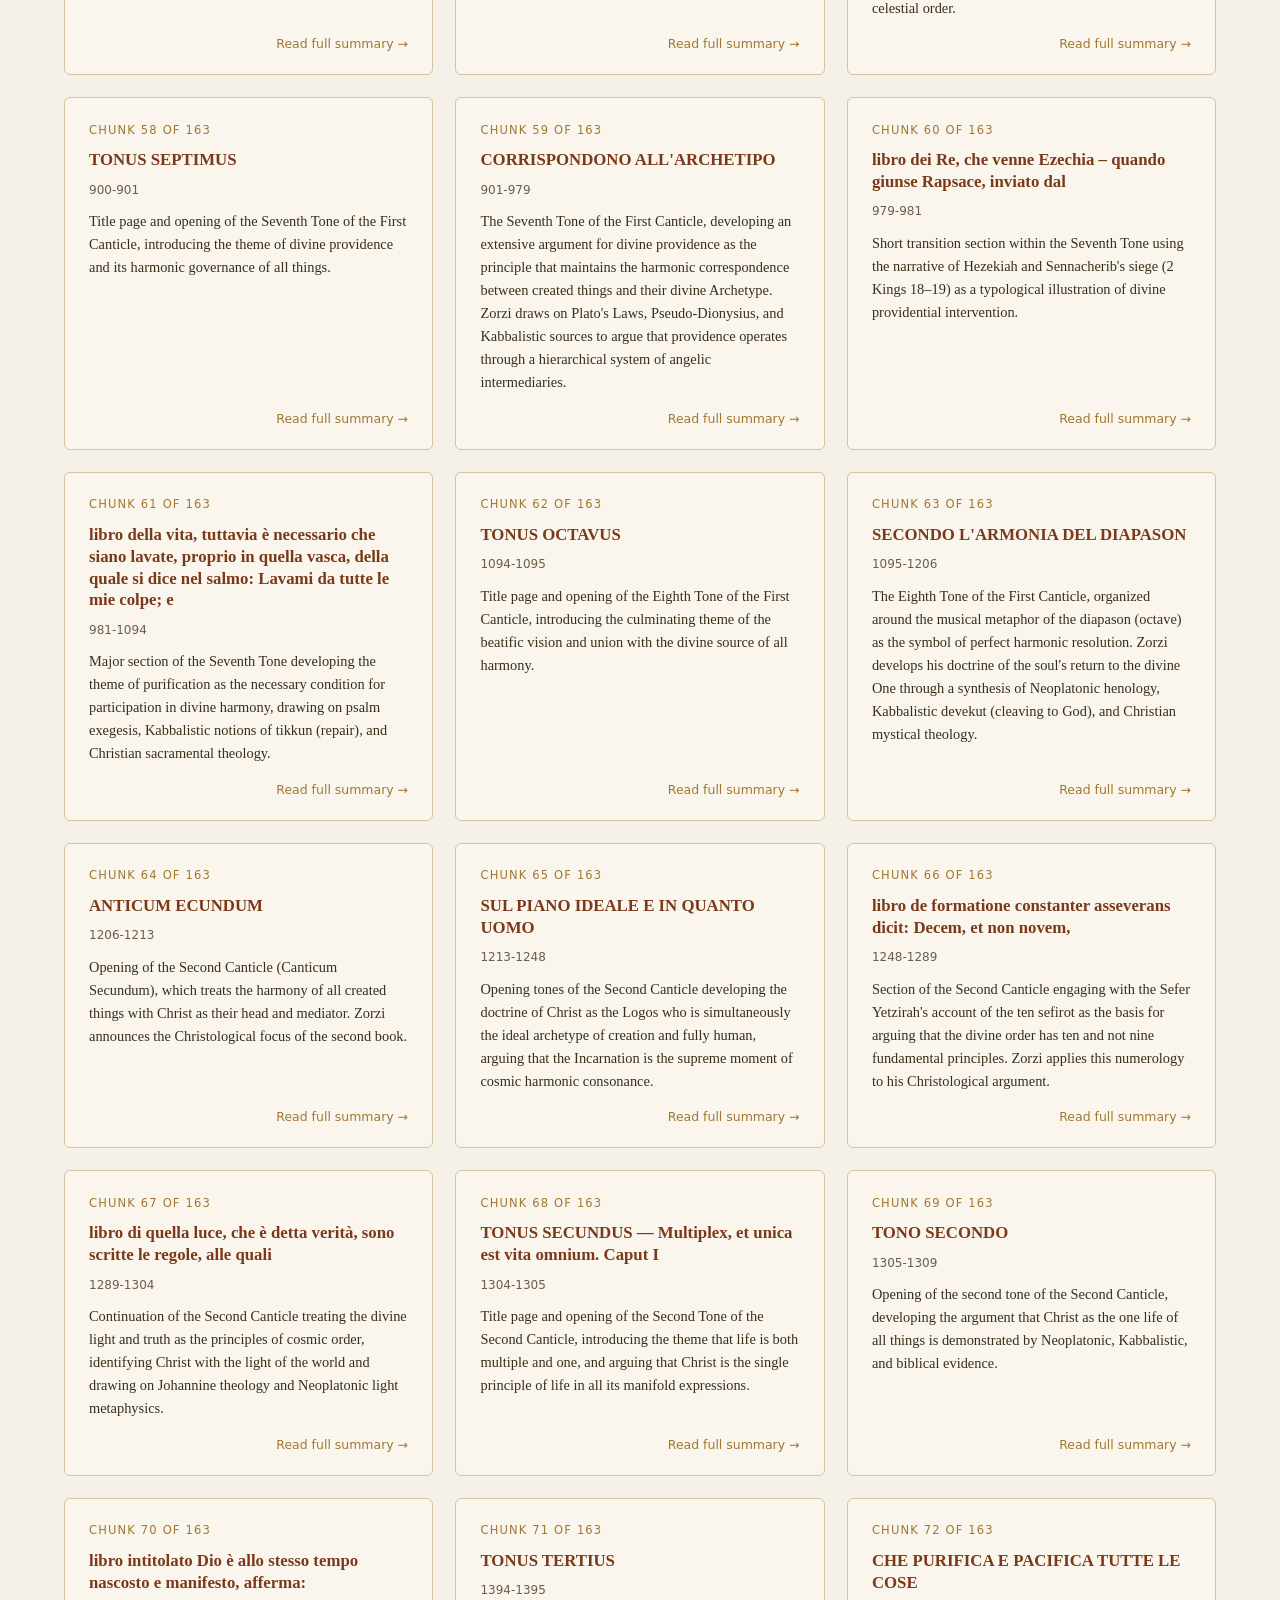
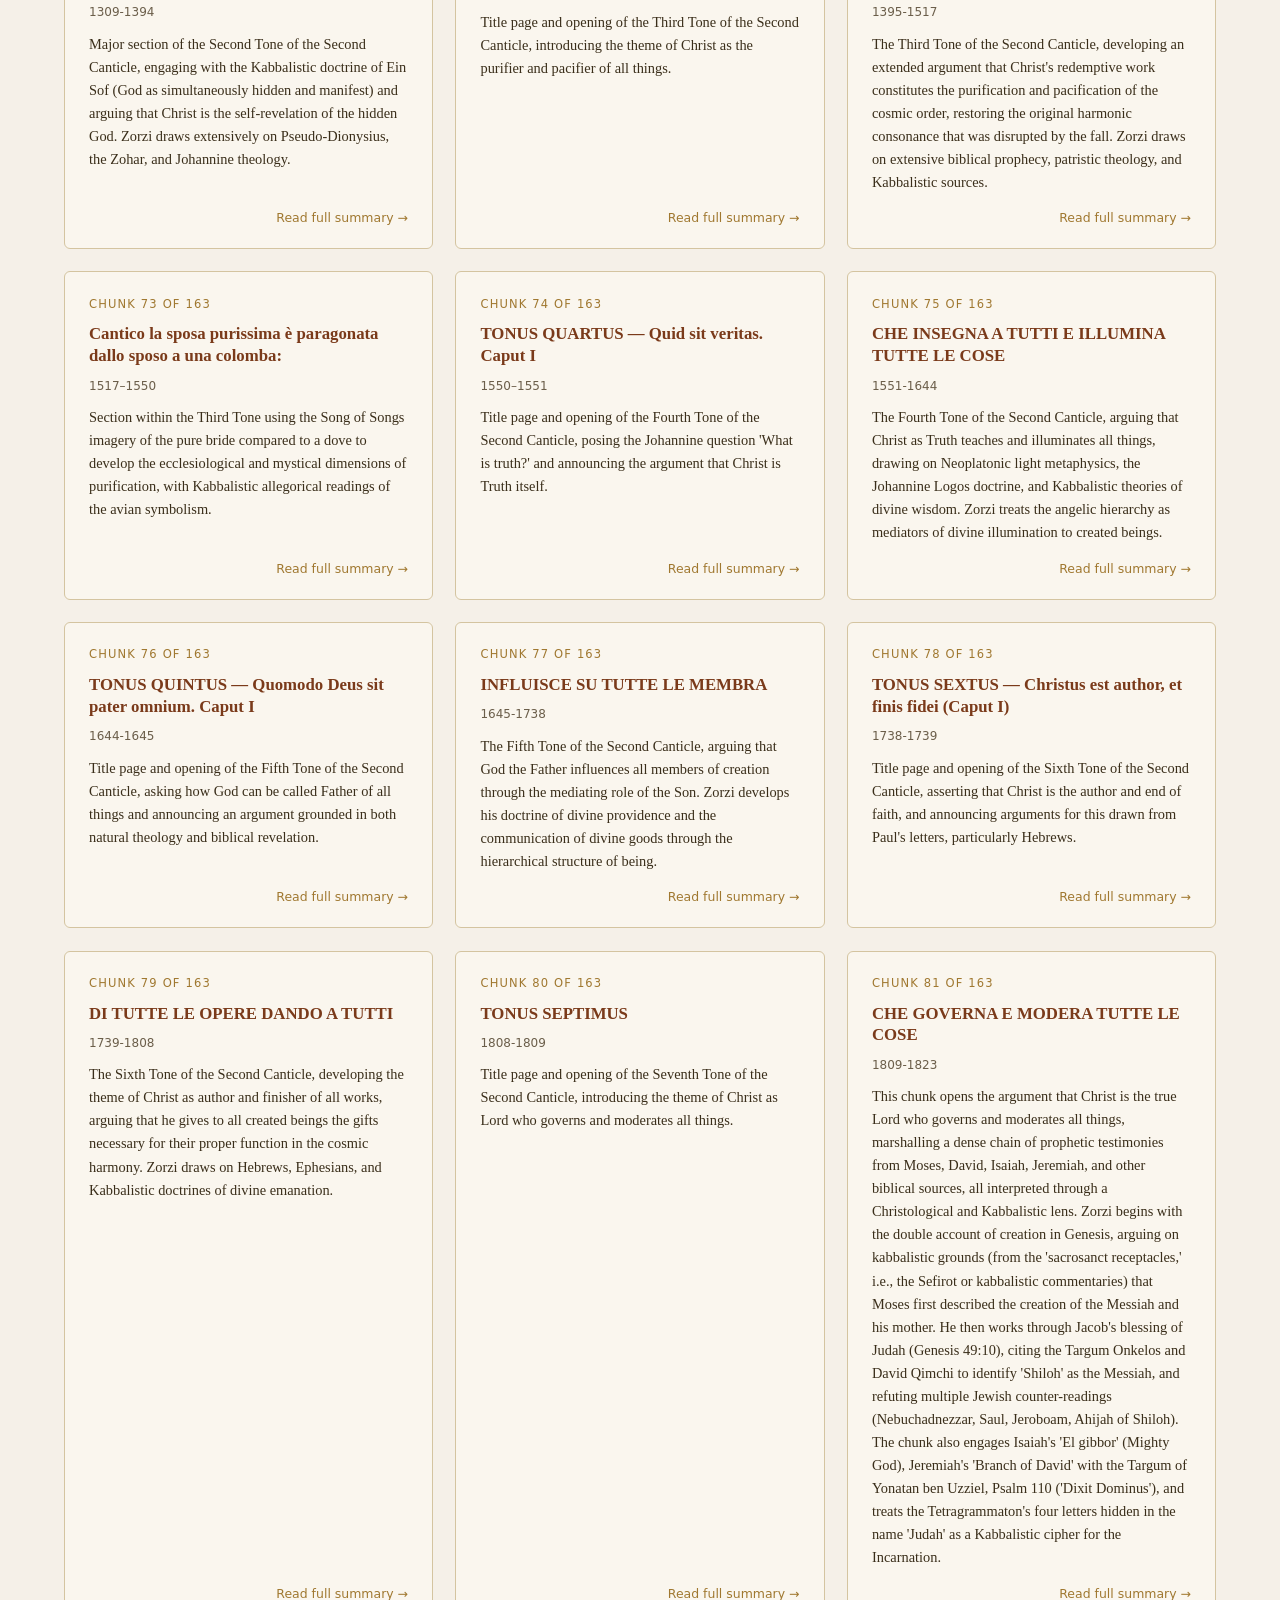
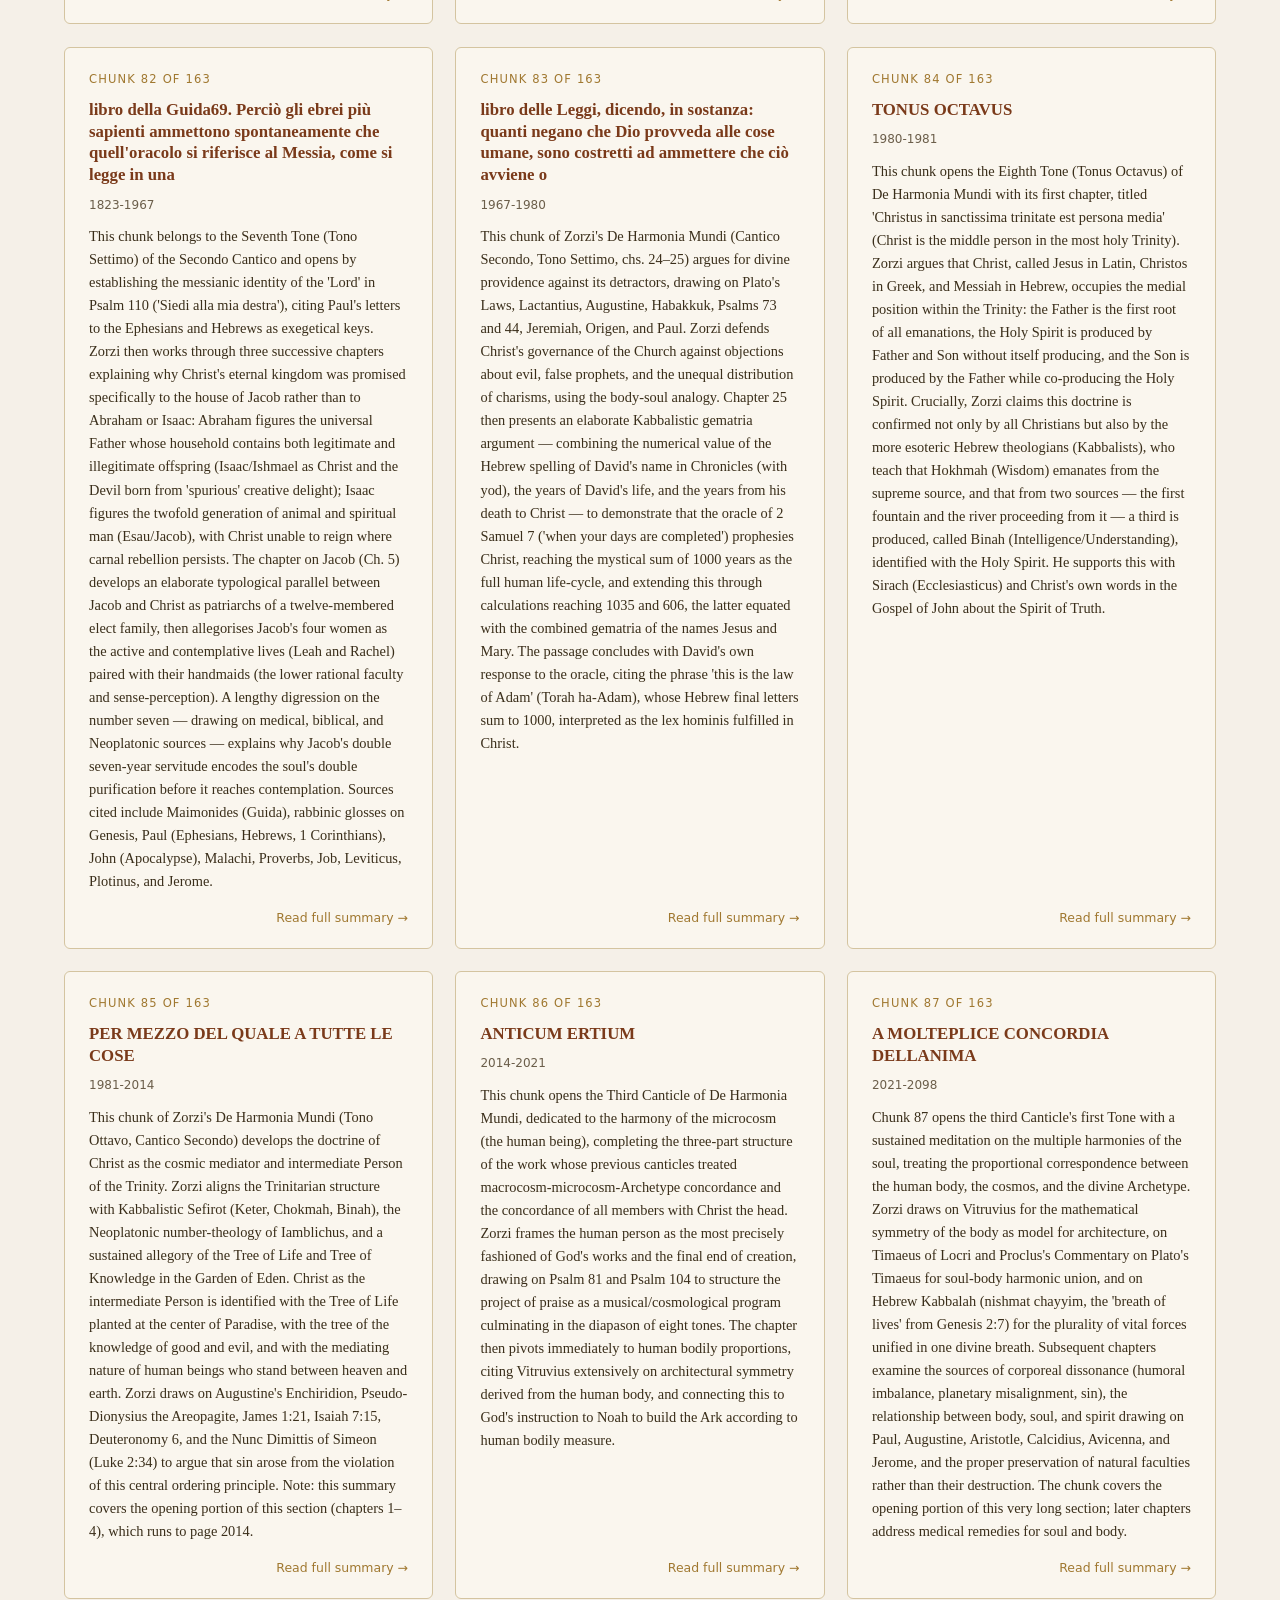
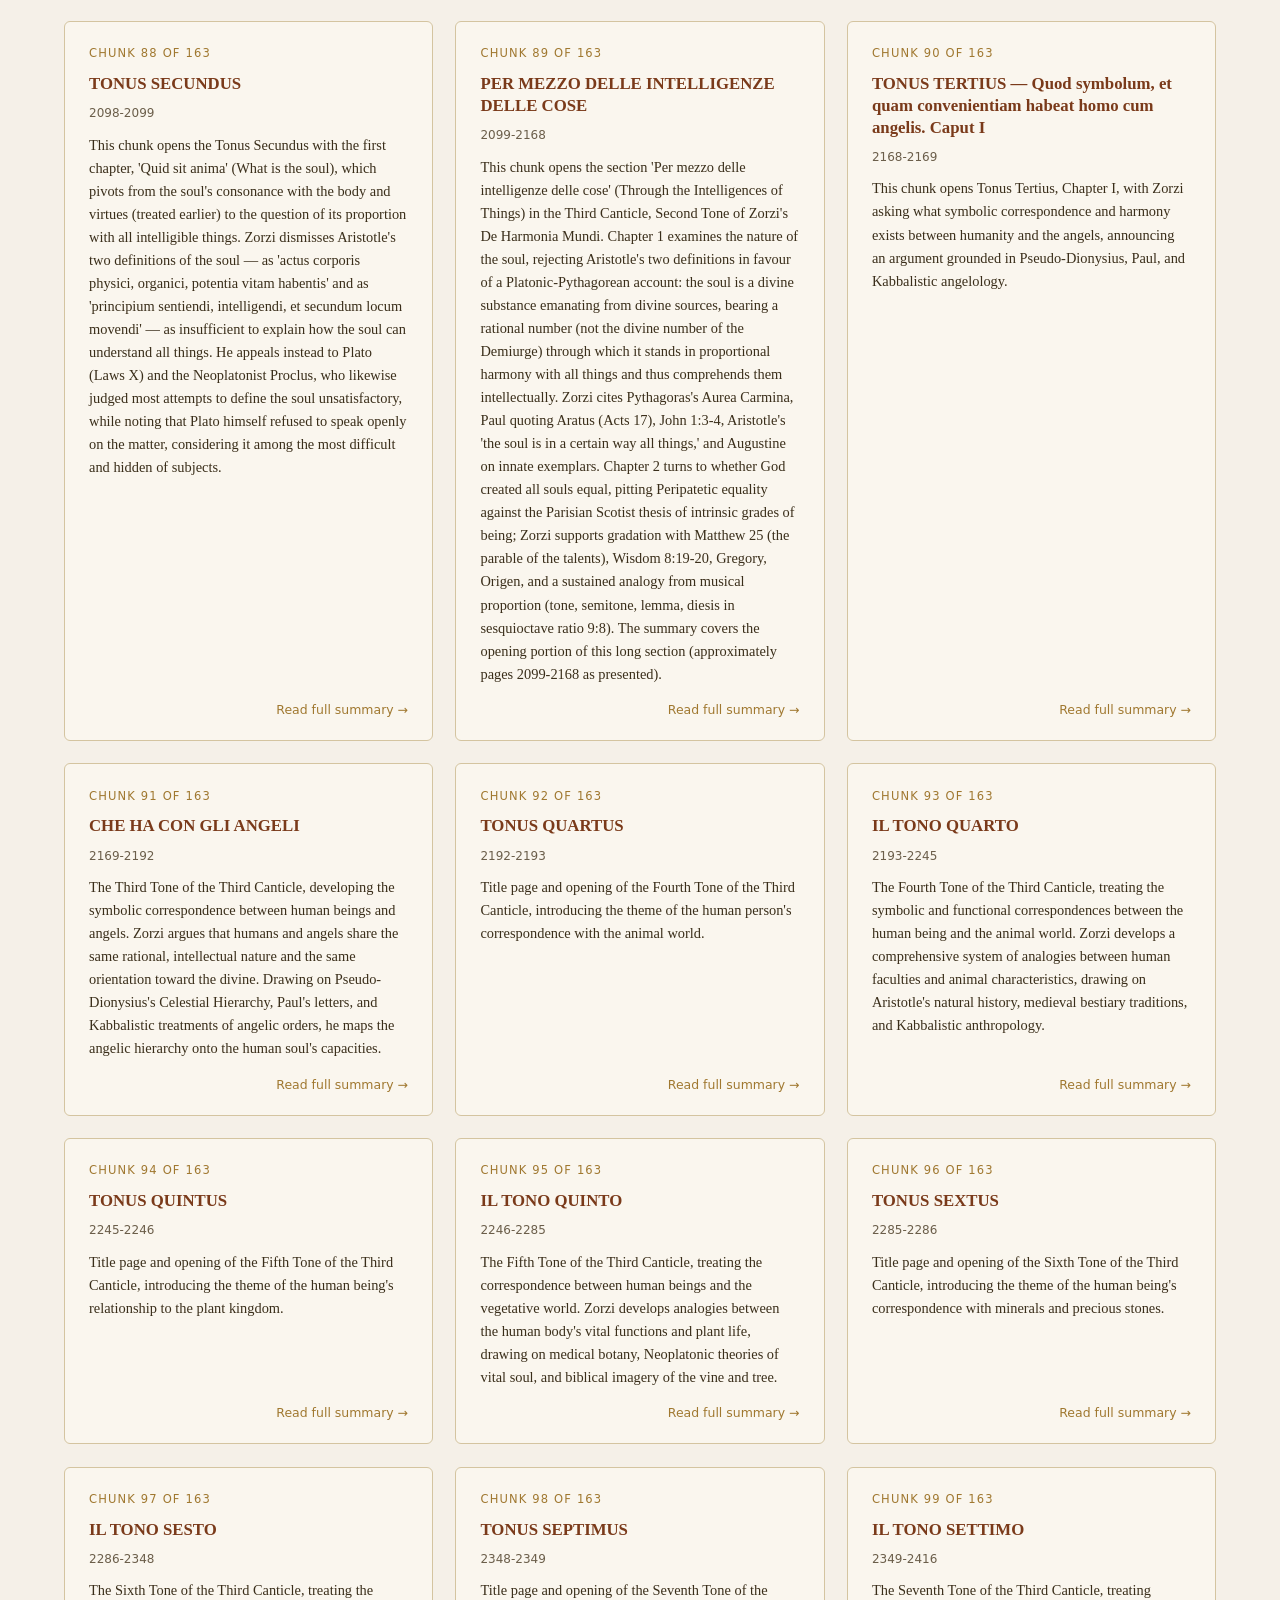
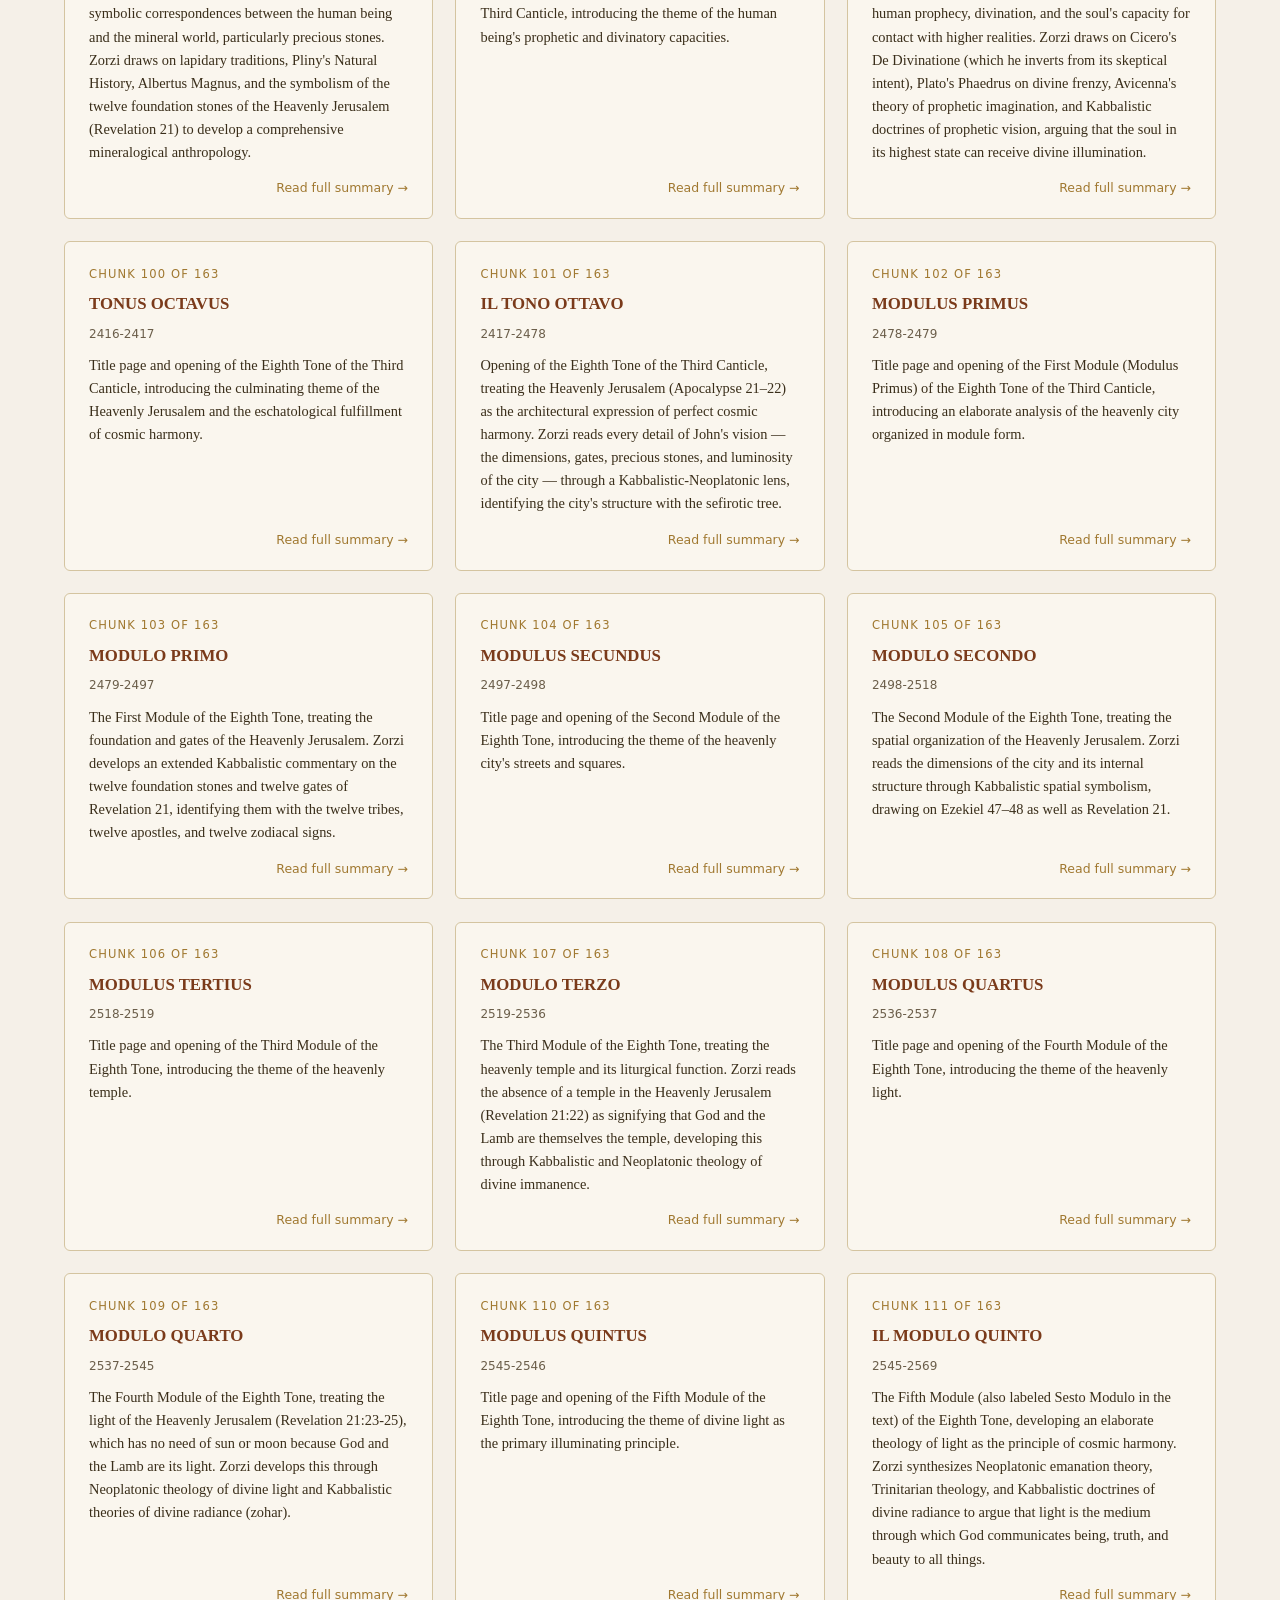
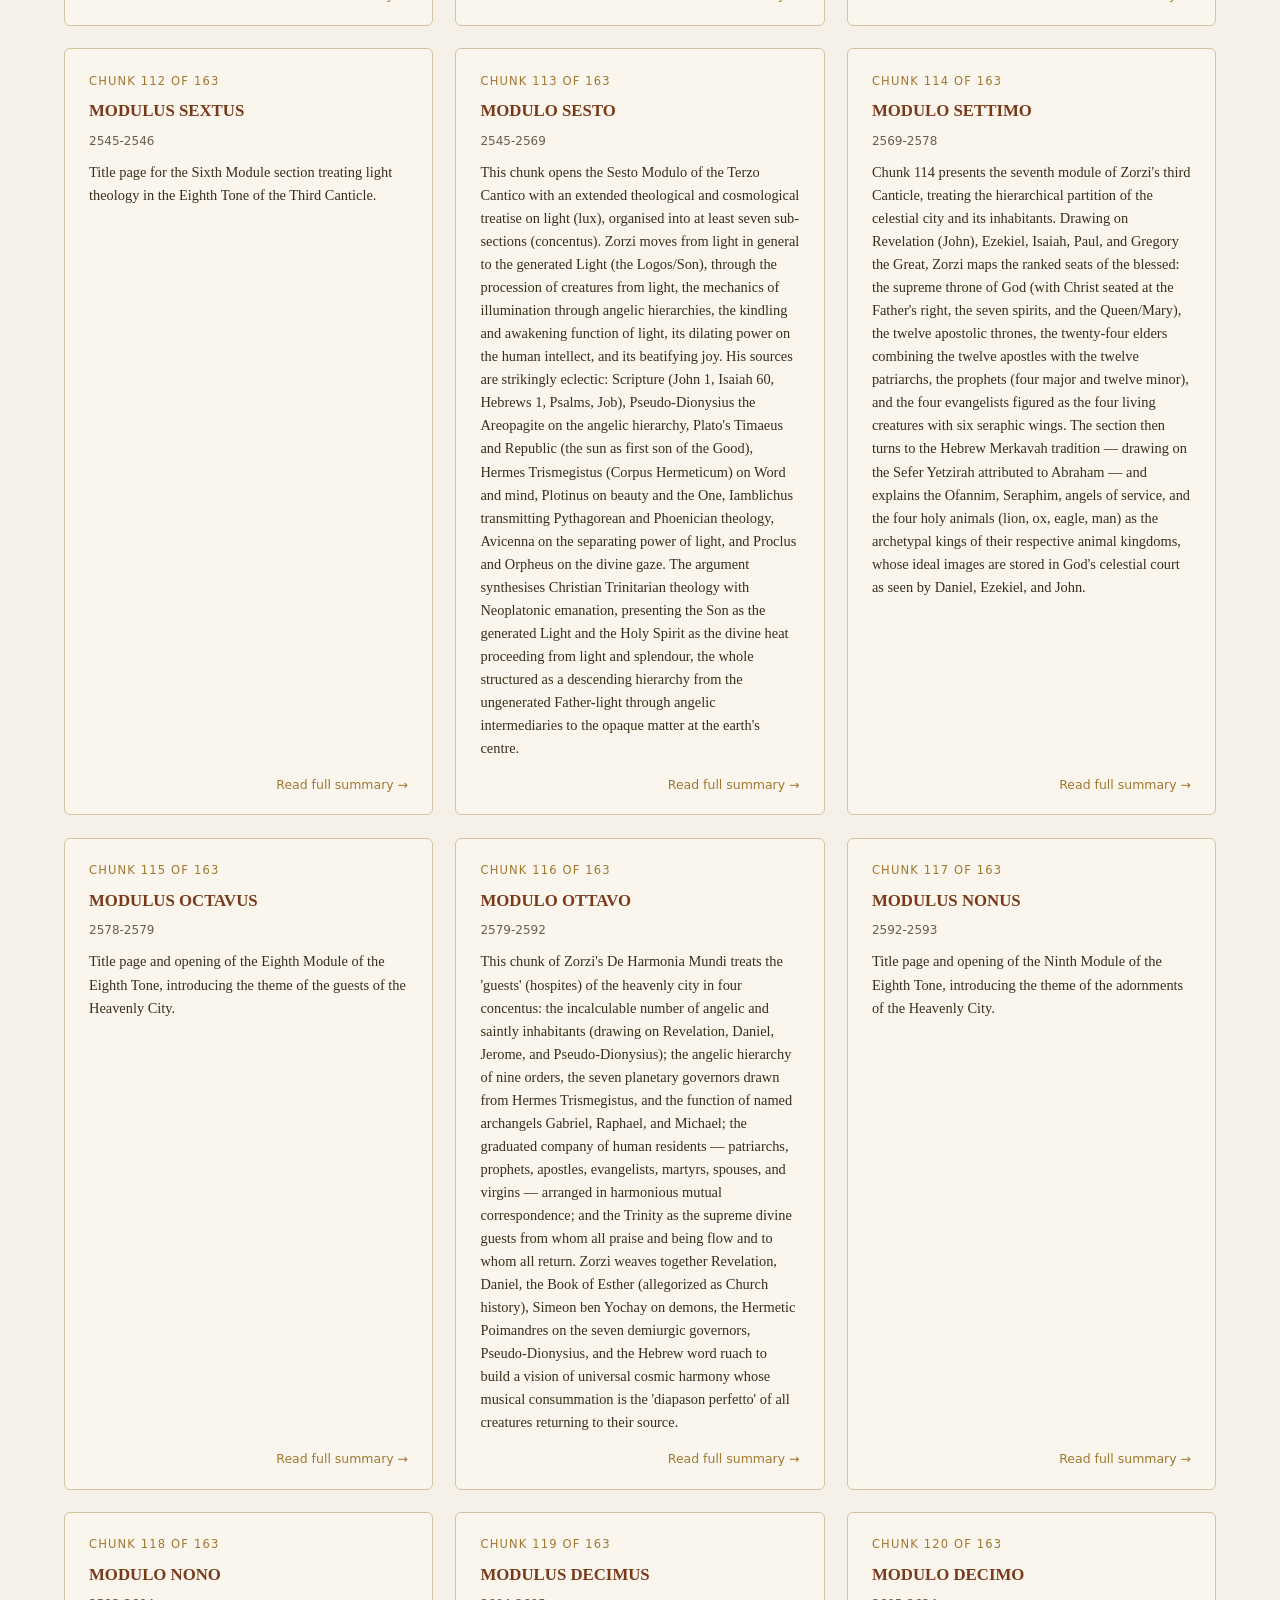
==== commit 36875a60: "Add De Harmonia Mundi tab structure with navigation - dharma.html: main tab for De Harmonia Mundi su" ====
--- a/index.html
+++ b/index.html
@@ -16,7 +16,7 @@
 </header>
 
 <nav class="breadcrumb">
-  <a href="#">Summaries</a> · <a href="timeline.html">Biographical Timeline</a>
+  <a href="#">Summaries</a> · <a href="dharma.html">De Harmonia Mundi</a> · <a href="timeline.html">Timeline</a>
 </nav>
 
 <main>
--- a/assets/style.css
+++ b/assets/style.css
@@ -277,12 +277,19 @@
 }
 
 .essay-body blockquote cite {
-  display: block;
+  display: inline;
   font-style: normal;
   font-family: var(--sans);
   font-size: .75rem;
   color: var(--muted);
-  margin-top: .4rem;
+  margin-left: .5em;
+}
+
+.essay-body cite {
+  font-style: normal;
+  font-family: var(--sans);
+  font-size: .75rem;
+  color: var(--muted);
 }
 
 /* ── Chunk navigation ─────────────────────────────────────── */
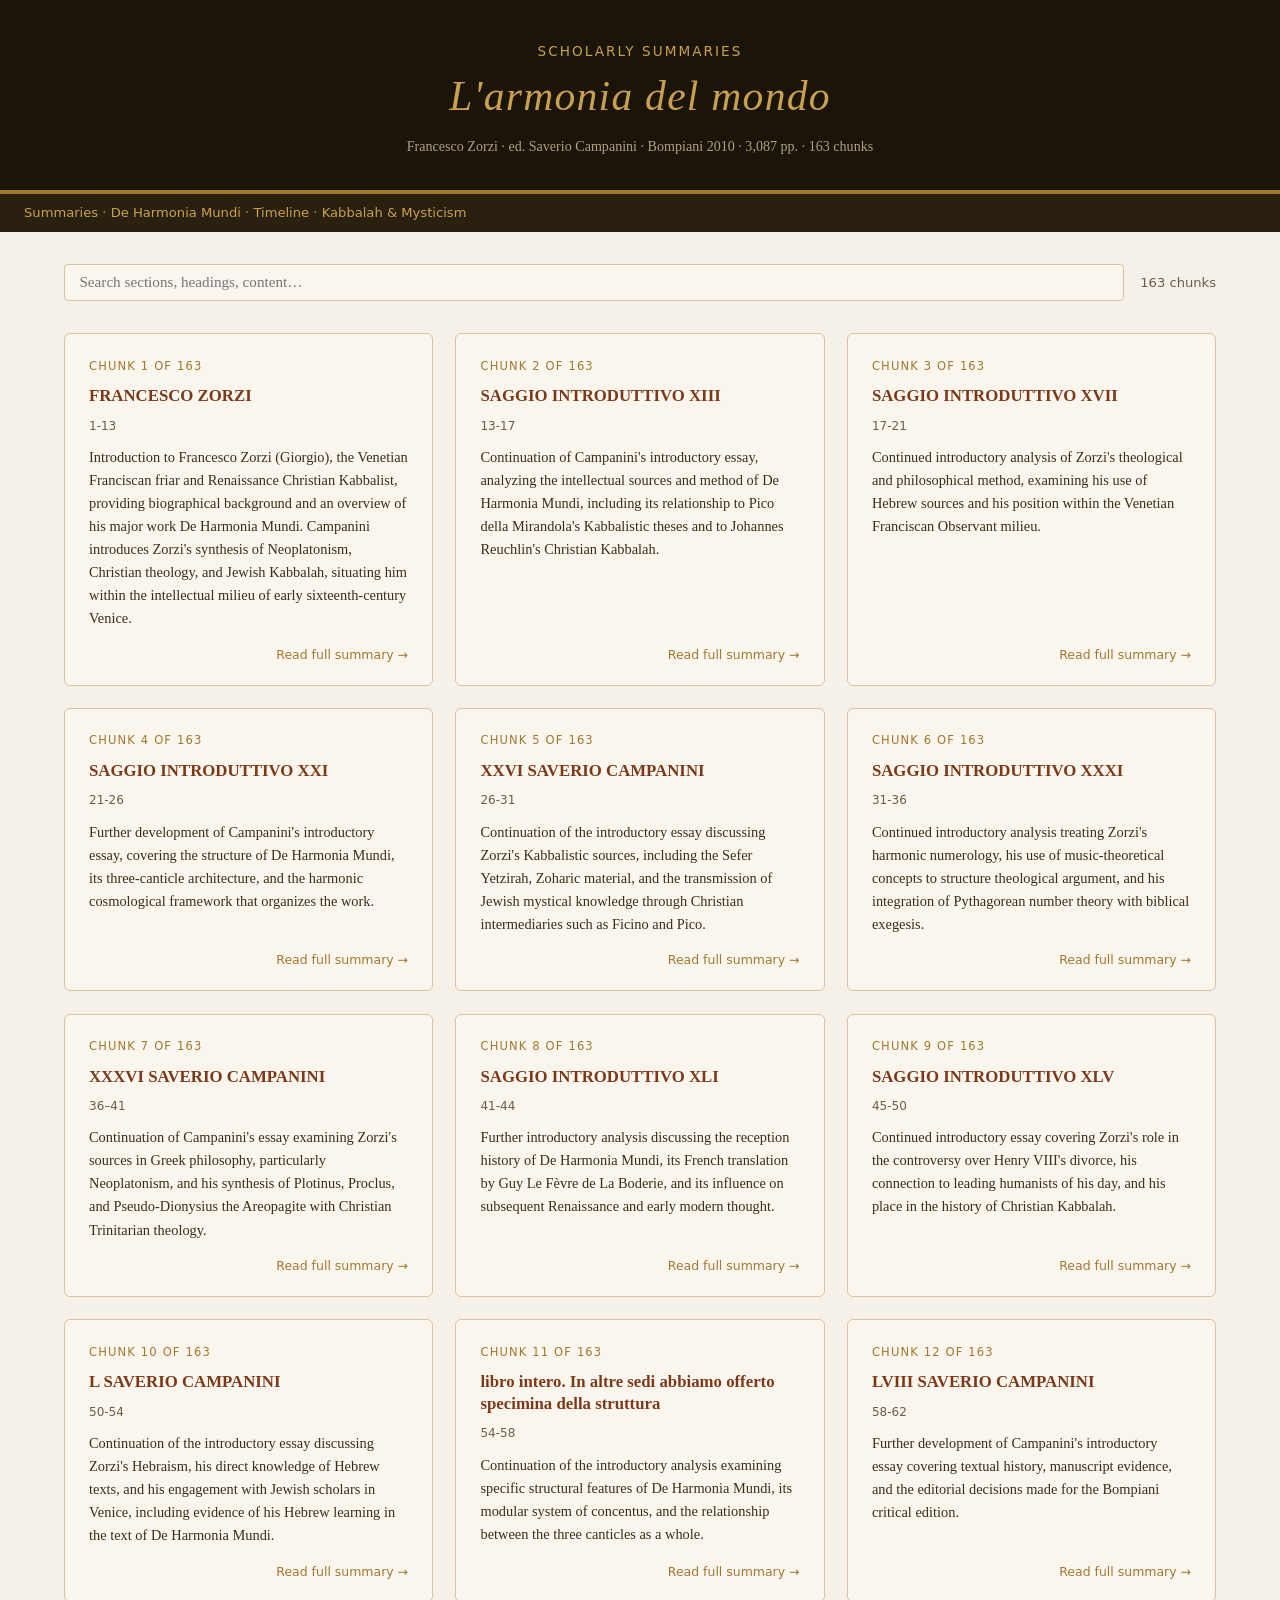
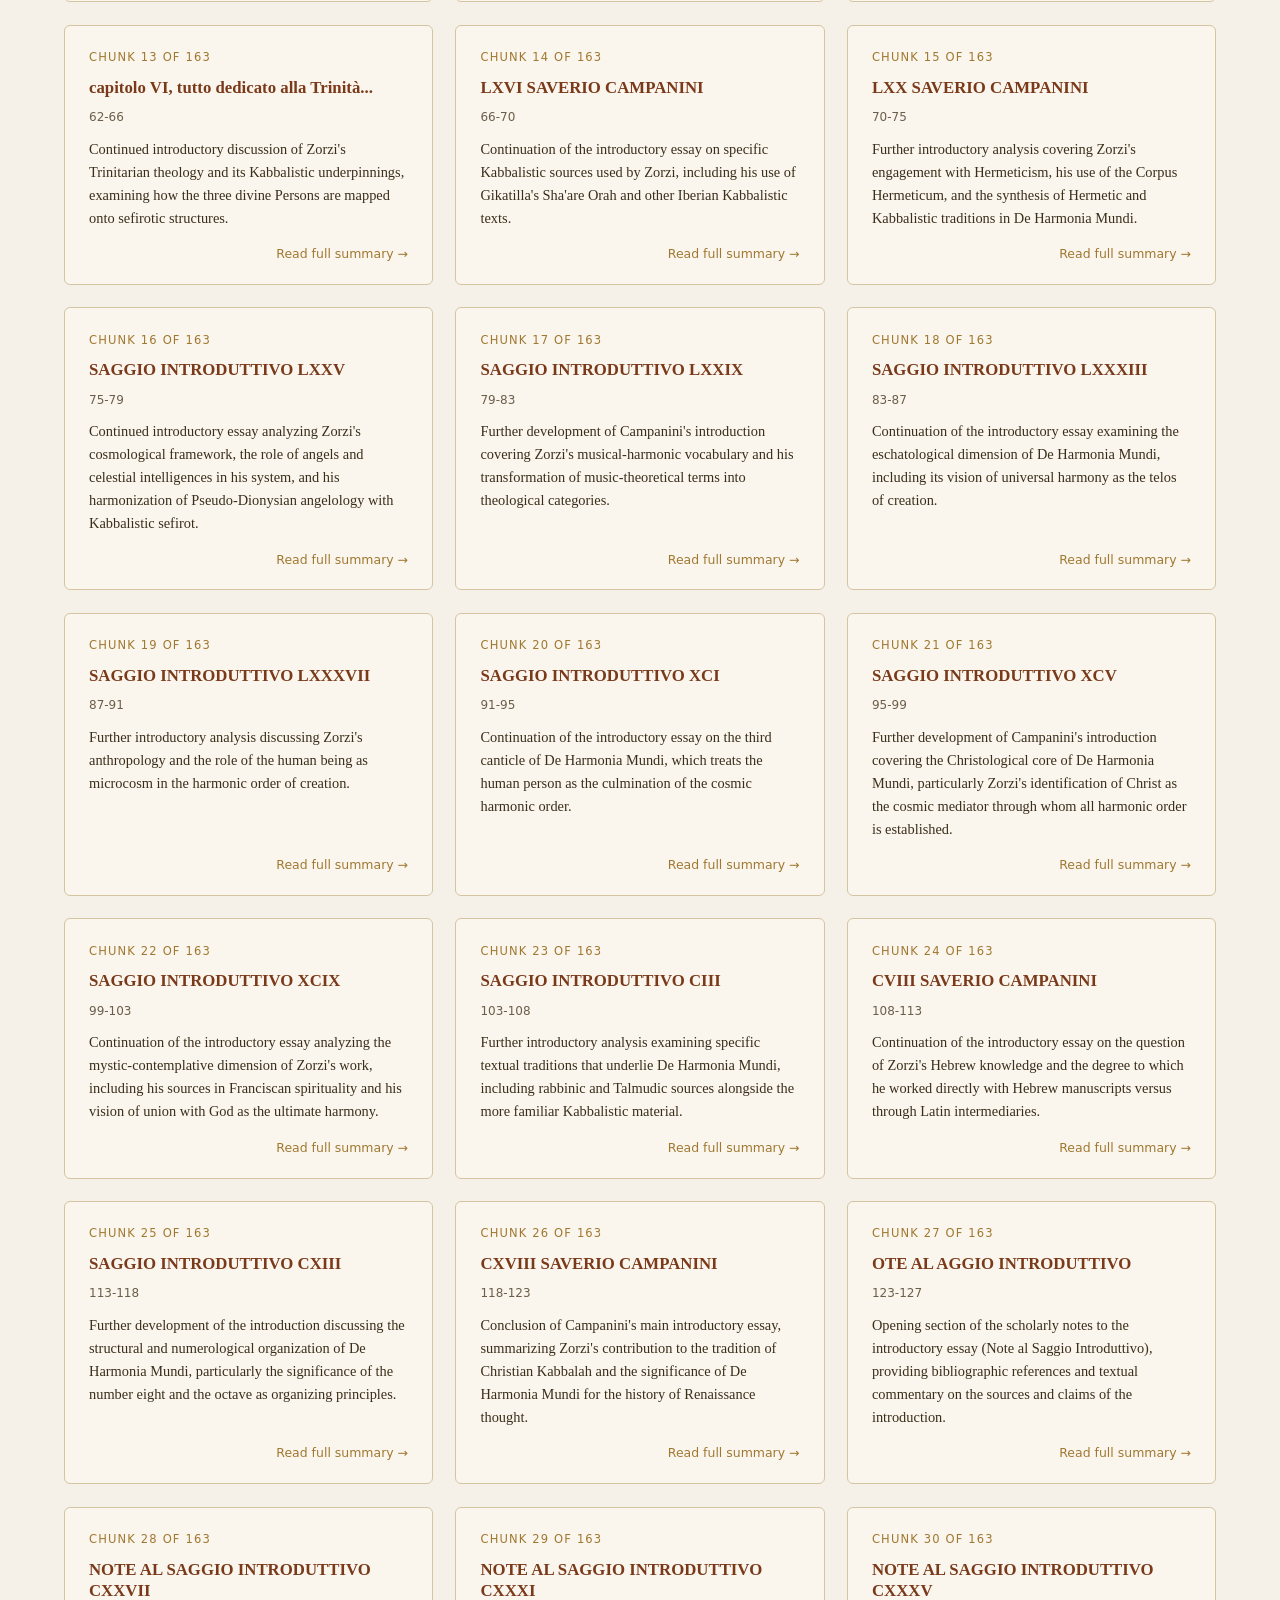
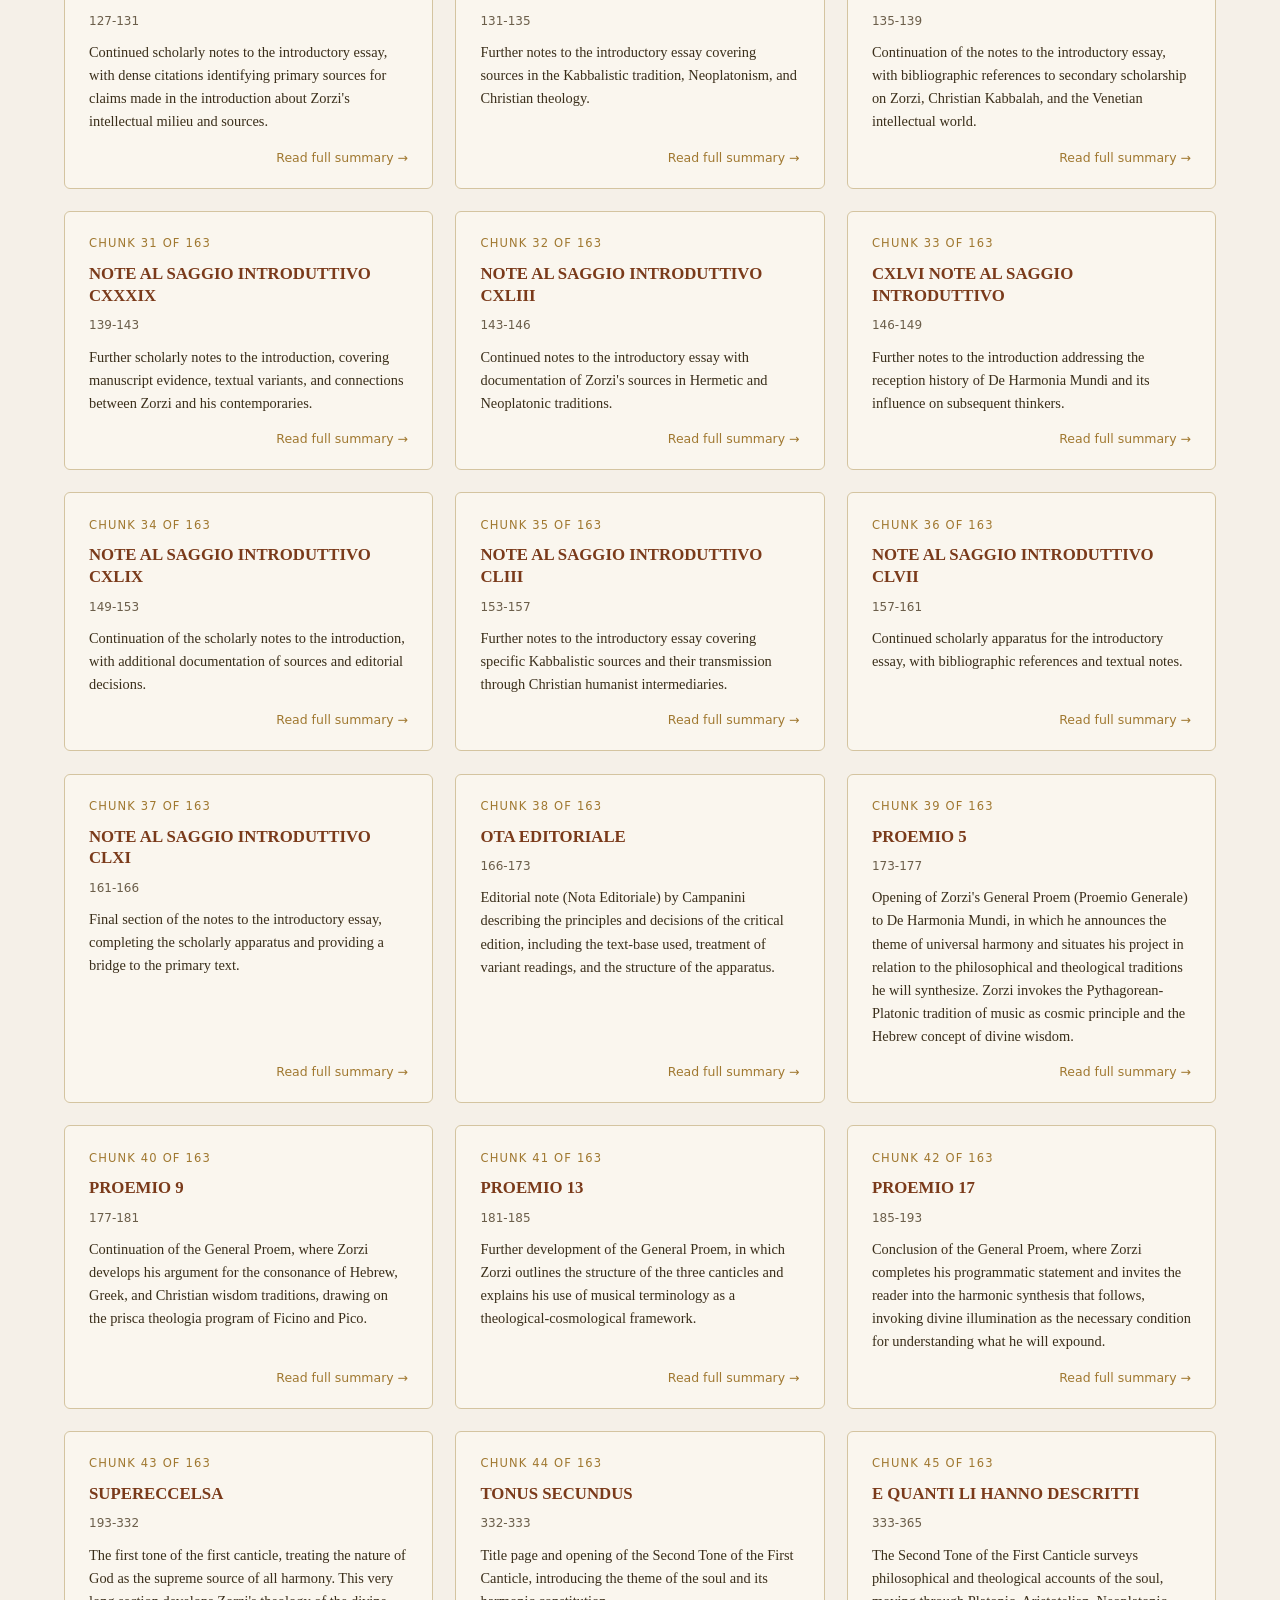
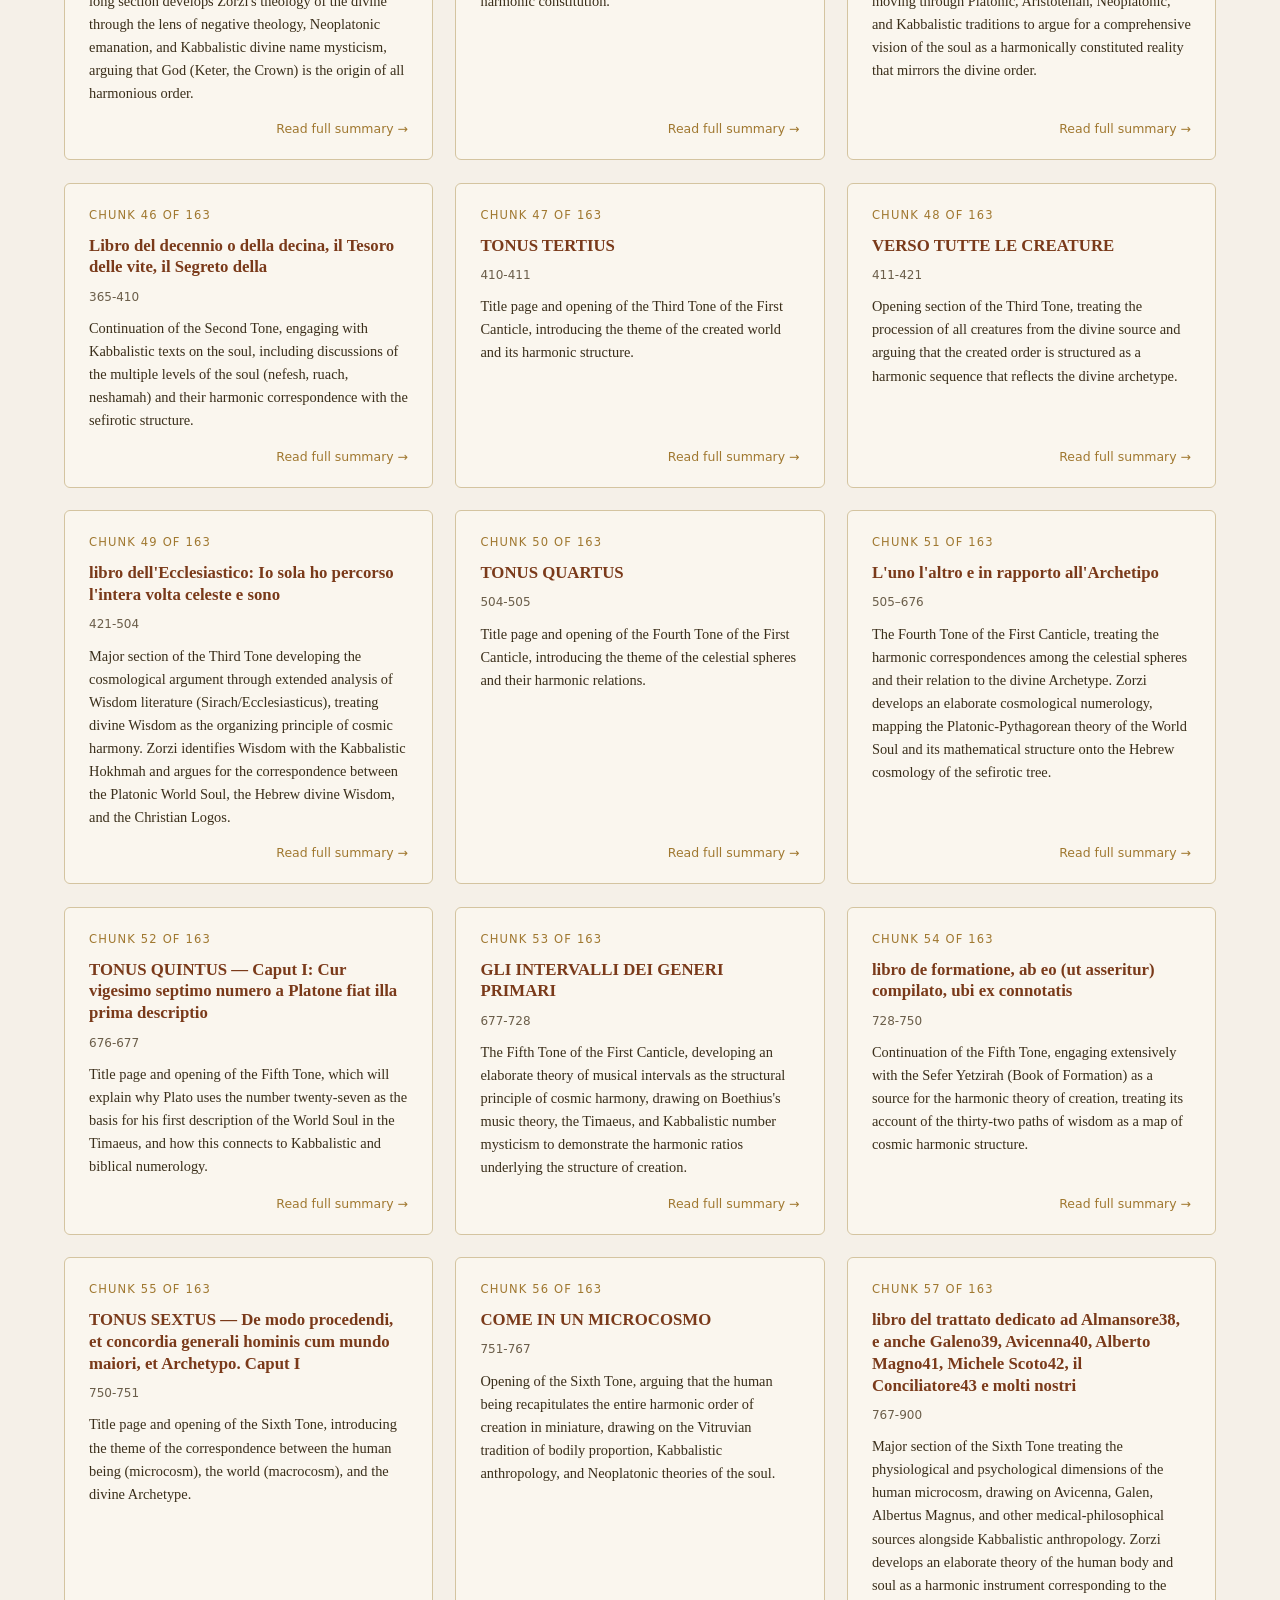
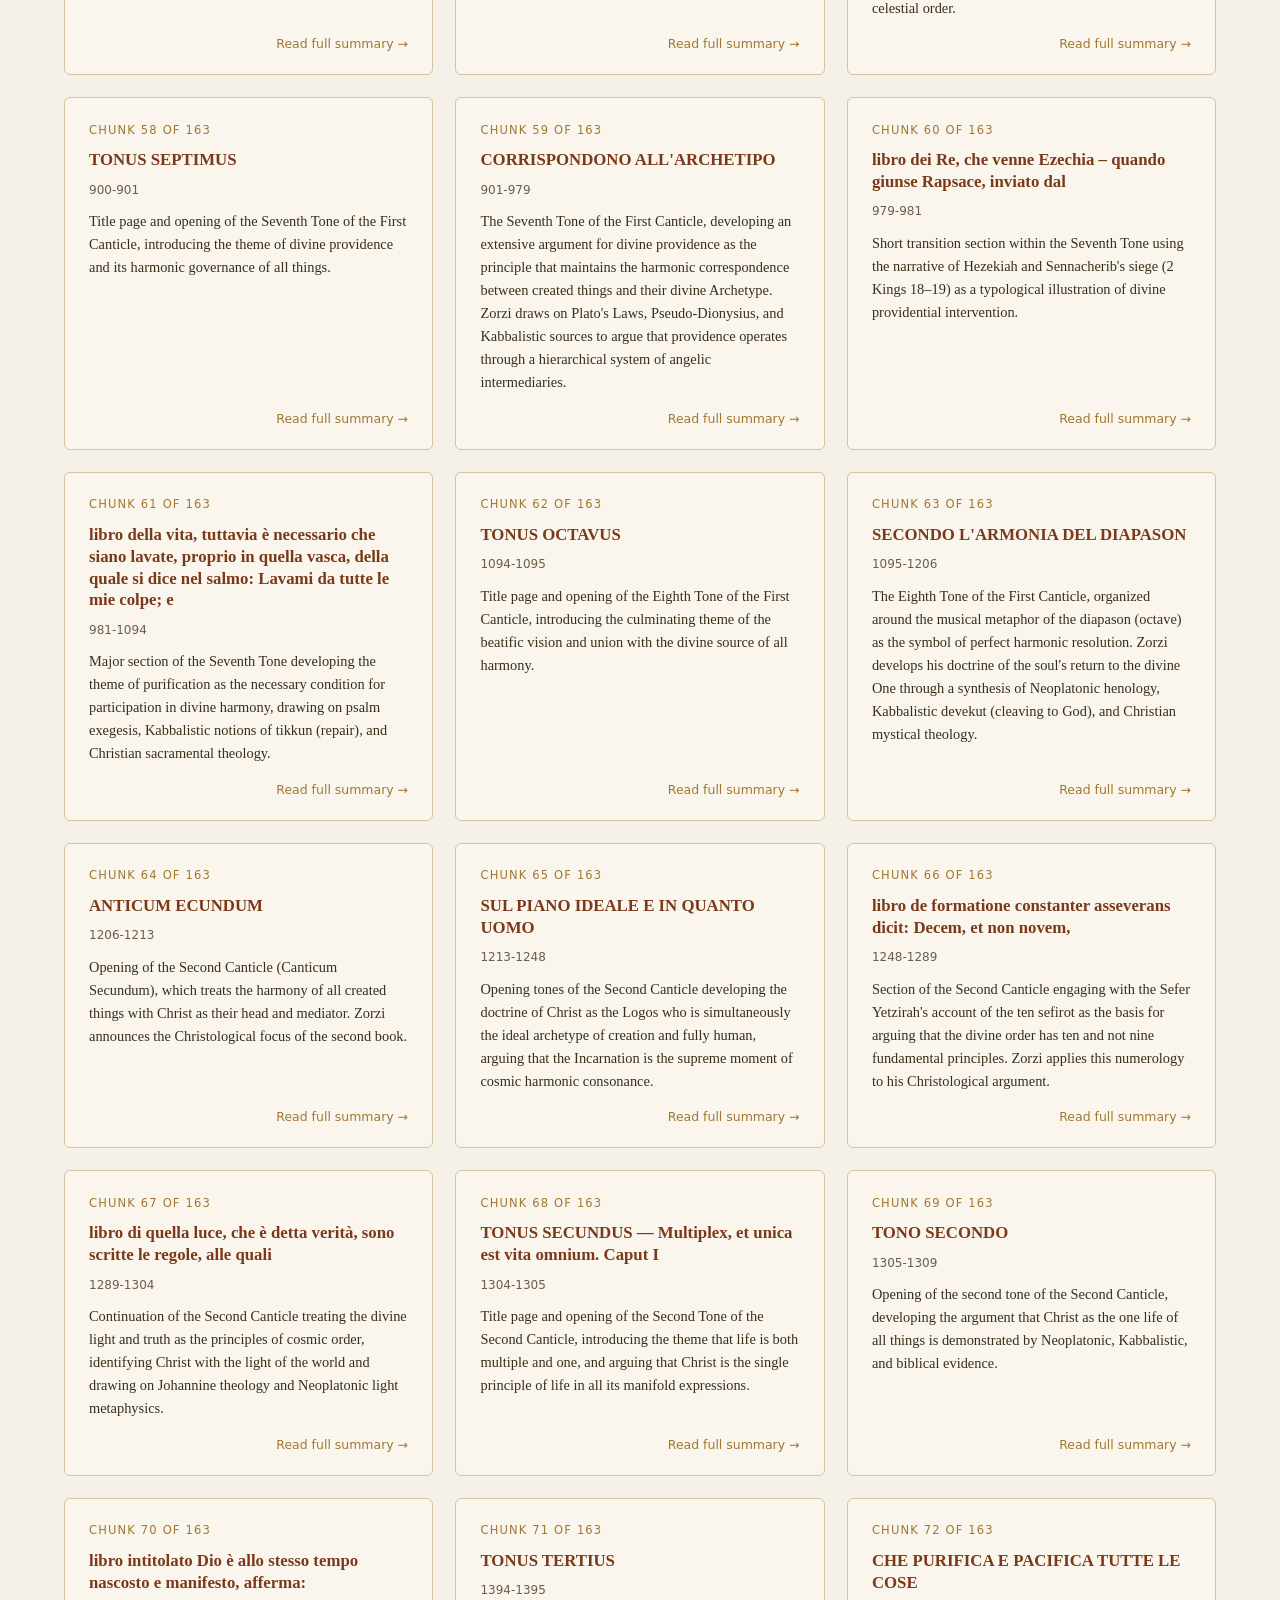
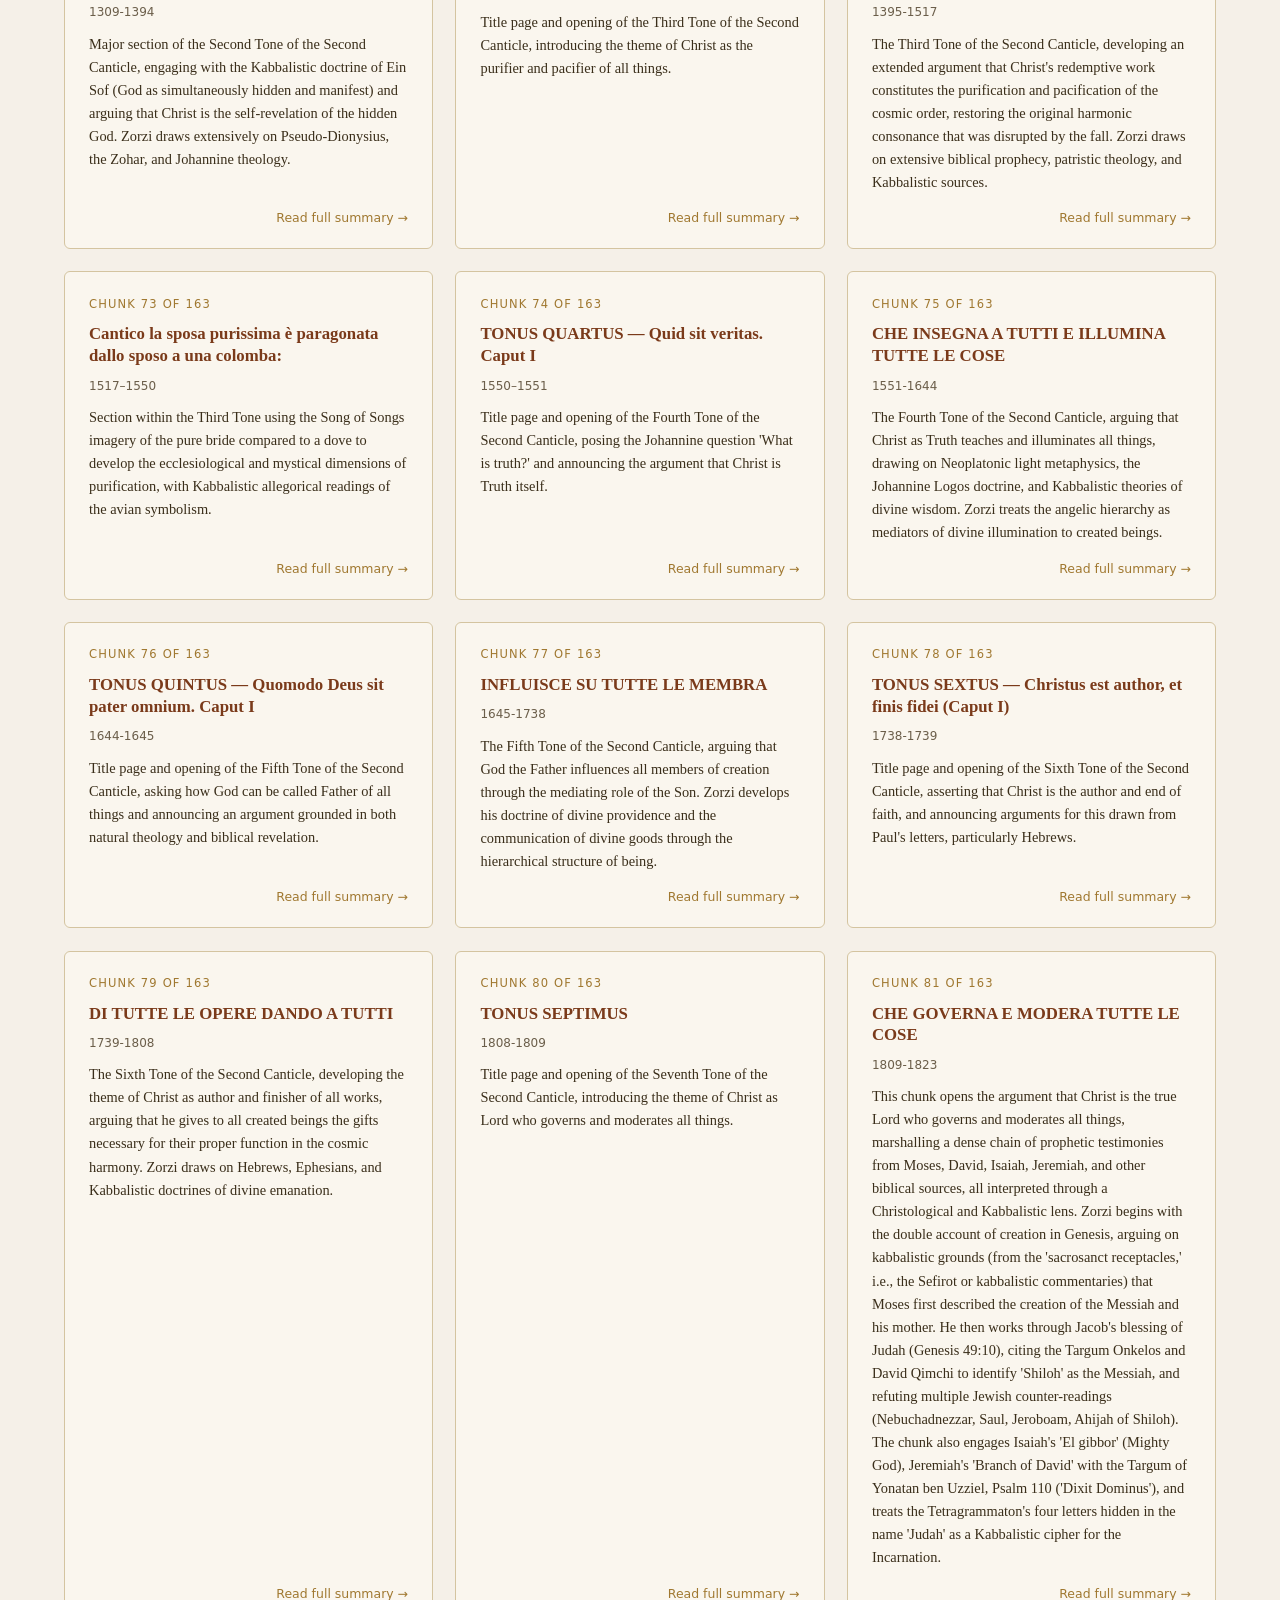
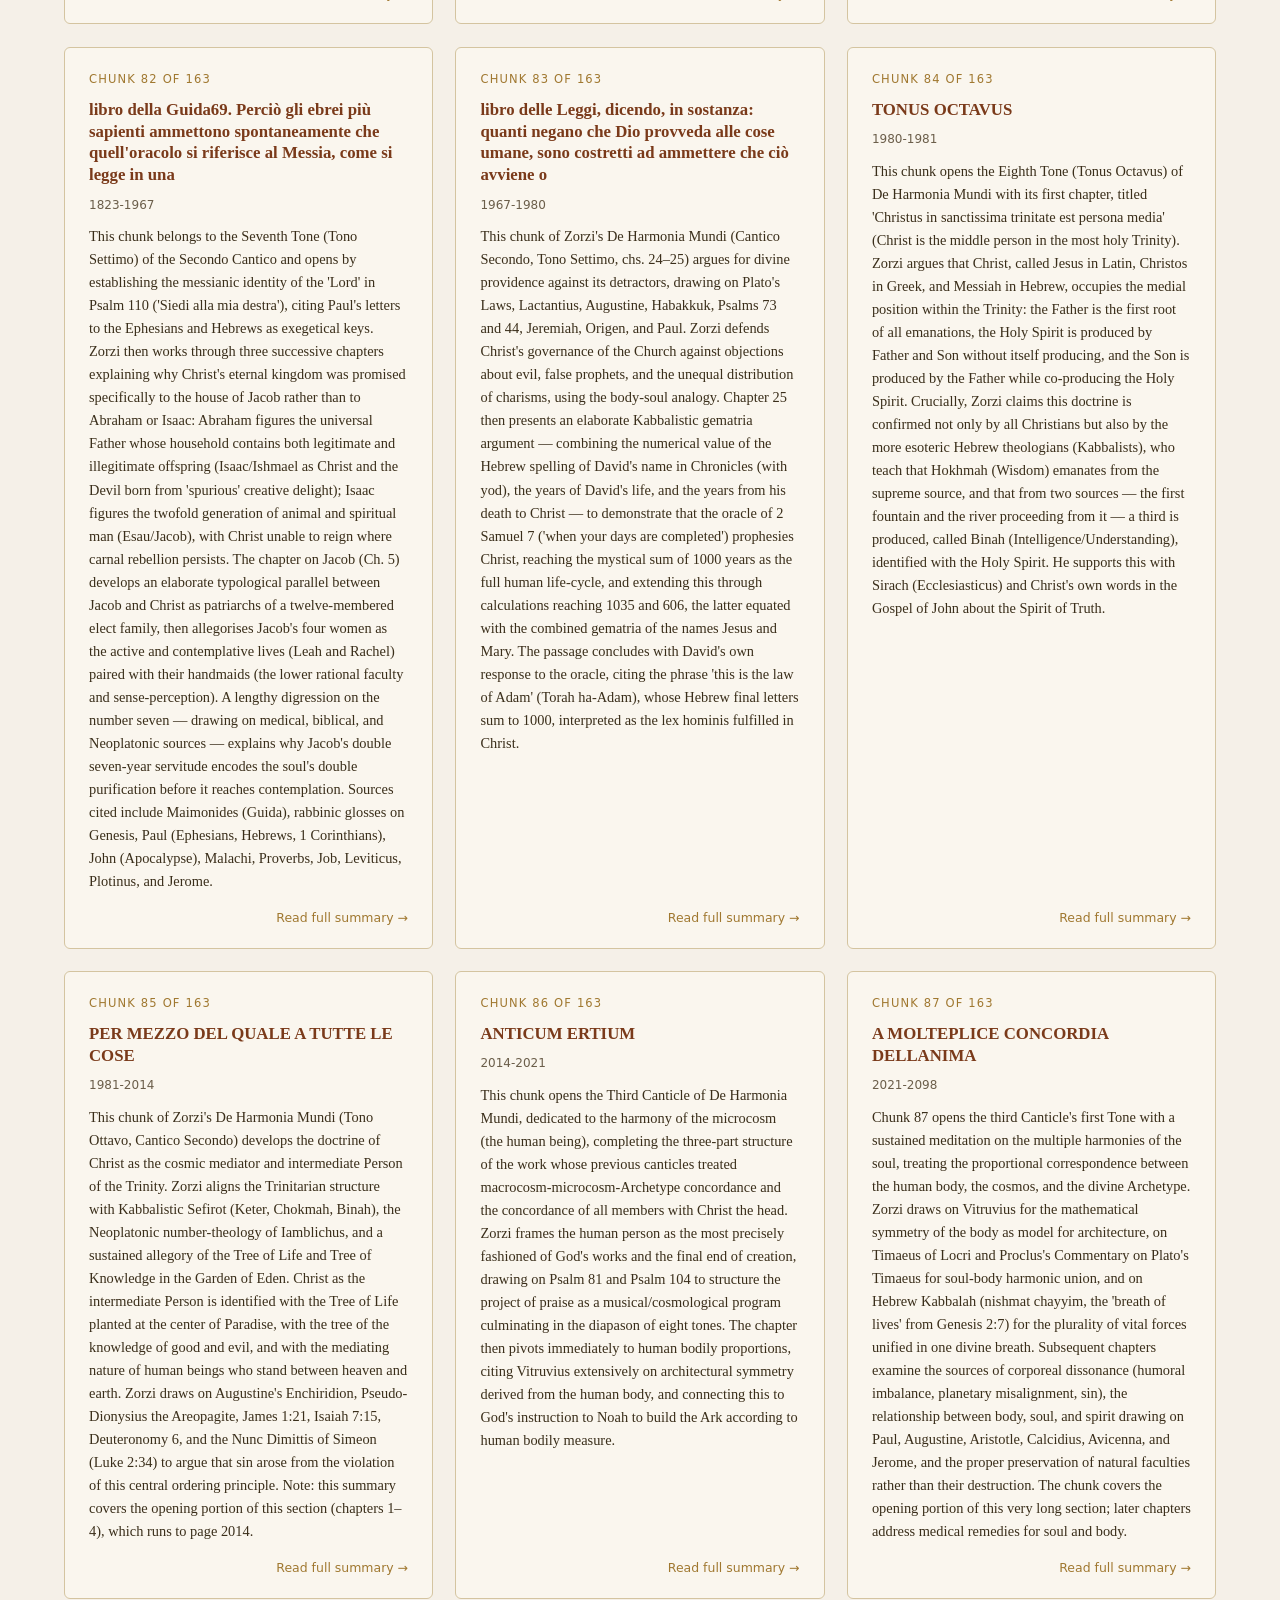
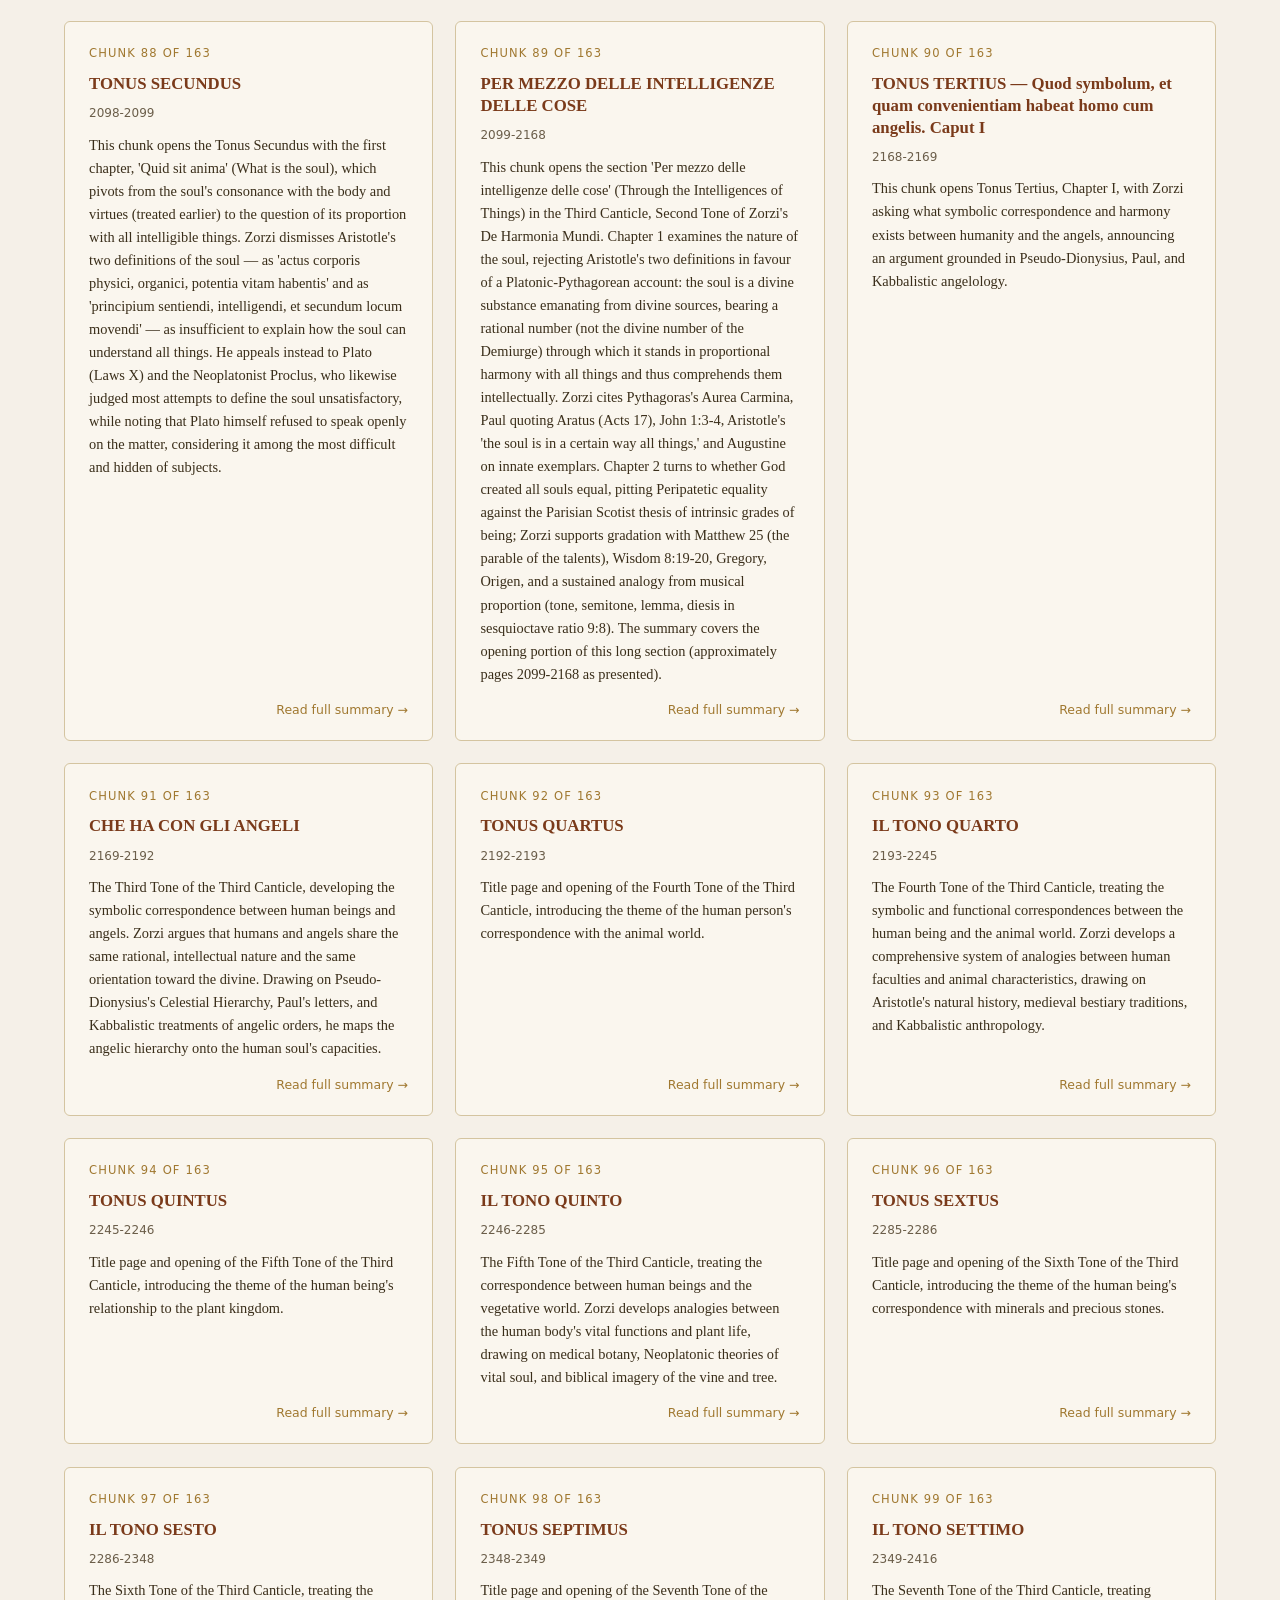
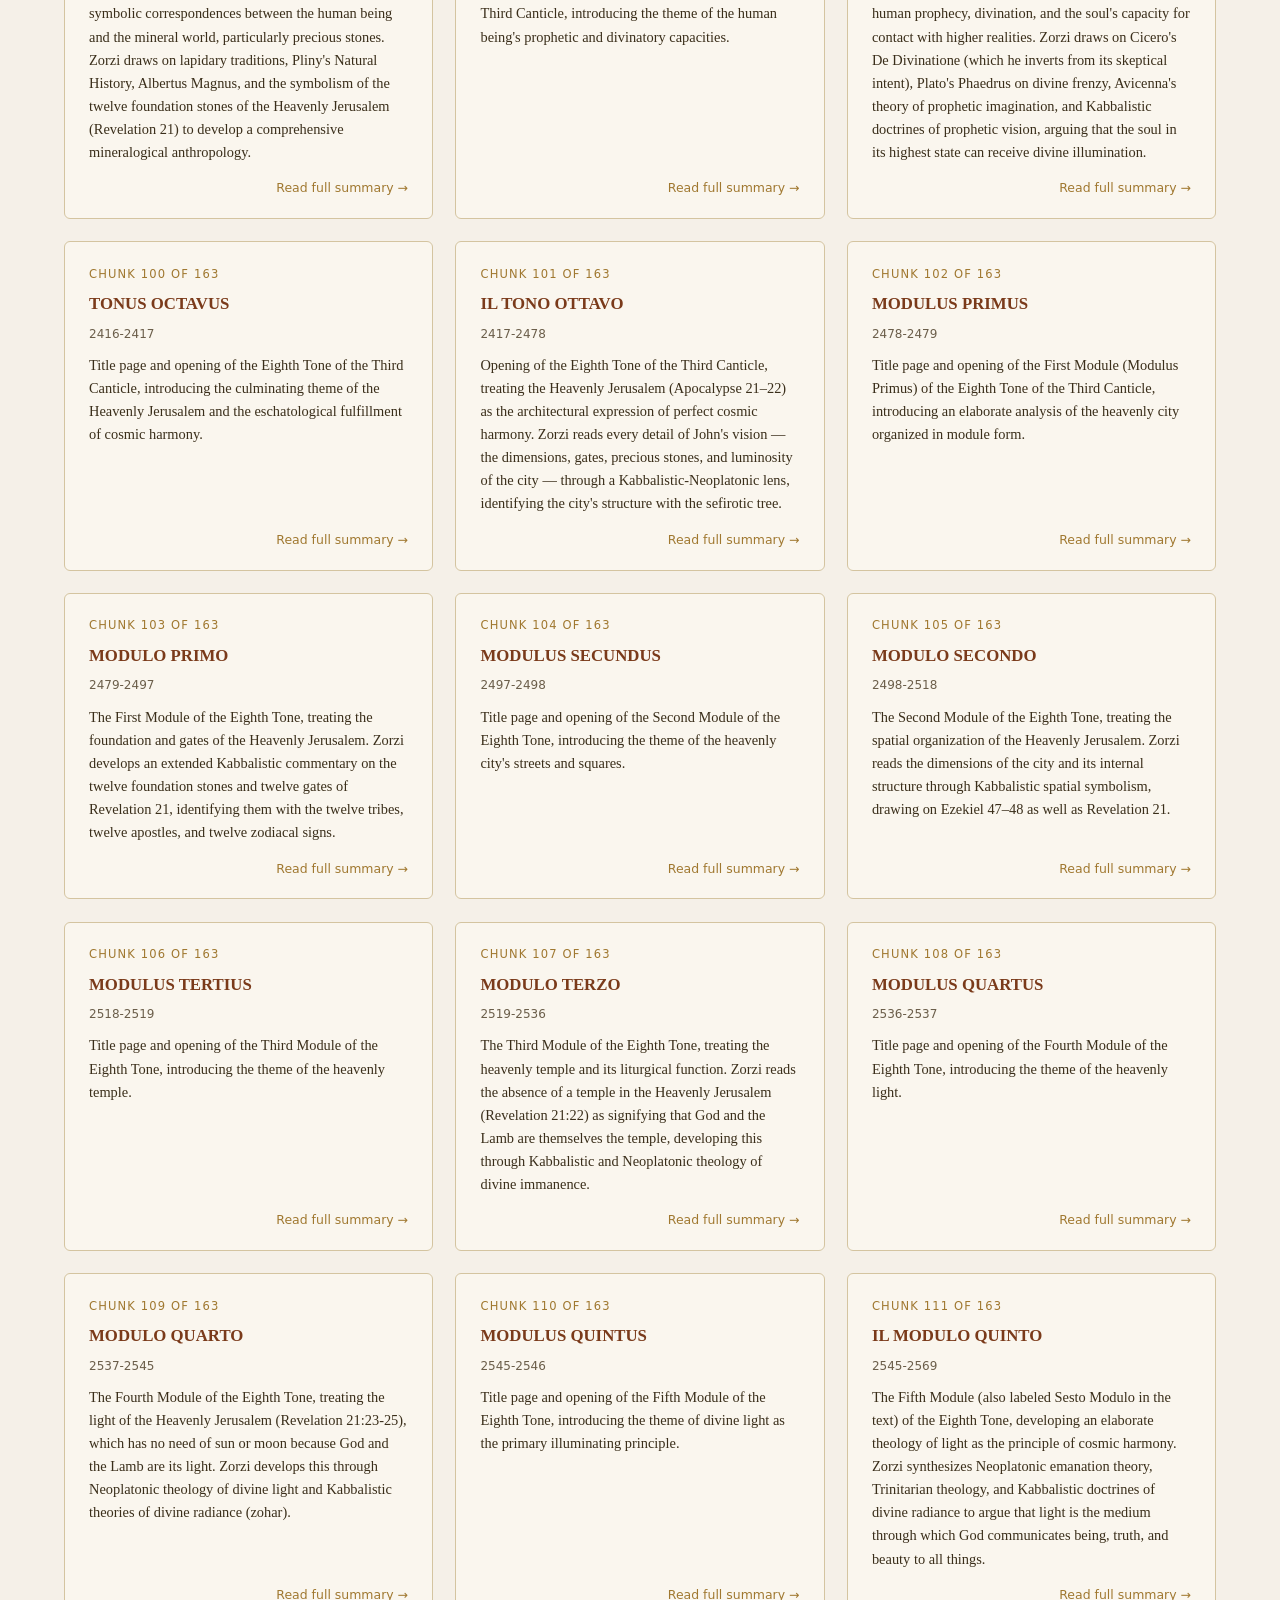
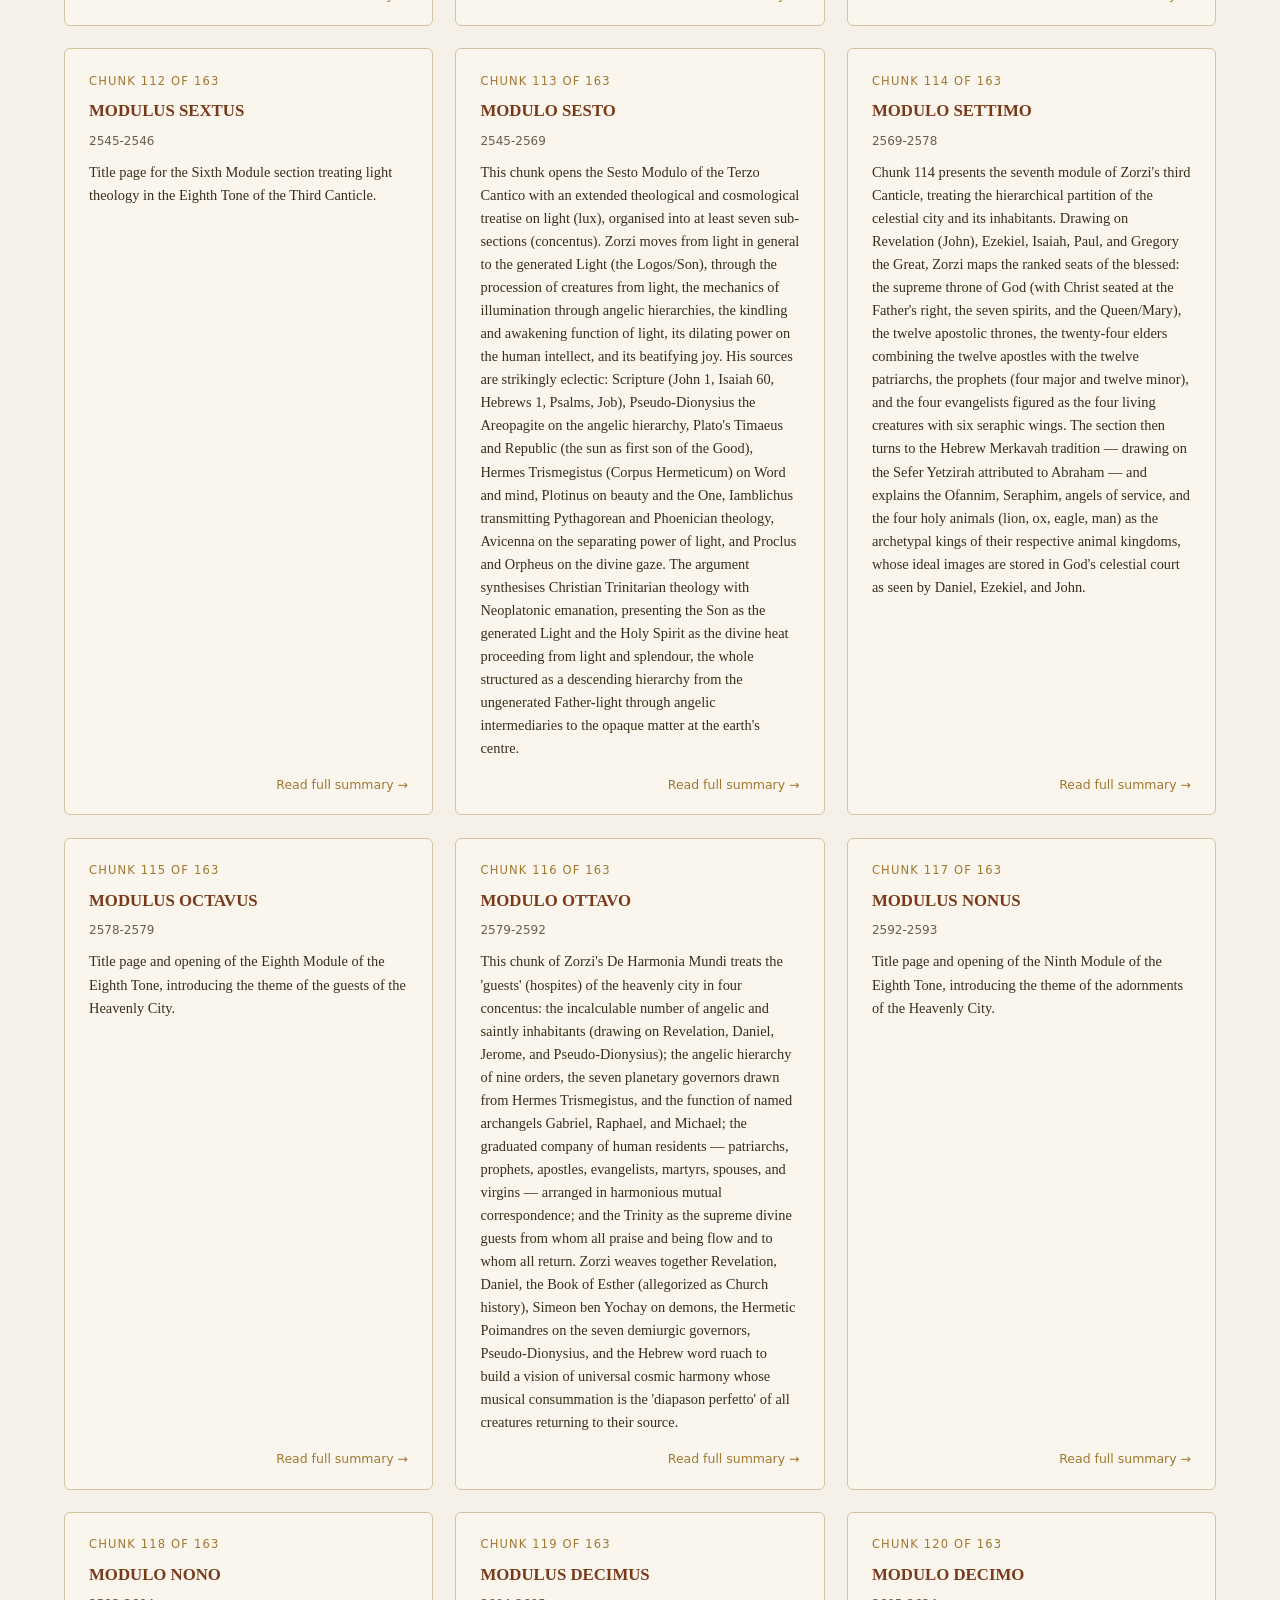
==== commit bf43cde9: "Add Kabbalah & Christian Mysticism synthesis tab with hyperlinked citations - Create kabbalah.html p" ====
--- a/index.html
+++ b/index.html
@@ -16,7 +16,7 @@
 </header>
 
 <nav class="breadcrumb">
-  <a href="#">Summaries</a> · <a href="dharma.html">De Harmonia Mundi</a> · <a href="timeline.html">Timeline</a>
+  <a href="#">Summaries</a> · <a href="dharma.html">De Harmonia Mundi</a> · <a href="timeline.html">Timeline</a> · <a href="kabbalah.html">Kabbalah & Mysticism</a>
 </nav>
 
 <main>
--- a/assets/style.css
+++ b/assets/style.css
@@ -266,11 +266,8 @@
 .essay-body p { margin-bottom: 1rem; }
 
 .essay-body blockquote {
-  border-left: 3px solid var(--gold);
-  padding: .7rem 1.2rem;
-  margin: 1.2rem 0;
-  background: #ede4ce;
-  border-radius: 0 4px 4px 0;
+  padding: 0;
+  margin: 1.2rem 0 1.2rem 2rem;
   font-style: italic;
   font-size: .93rem;
   color: #3a2a10;
